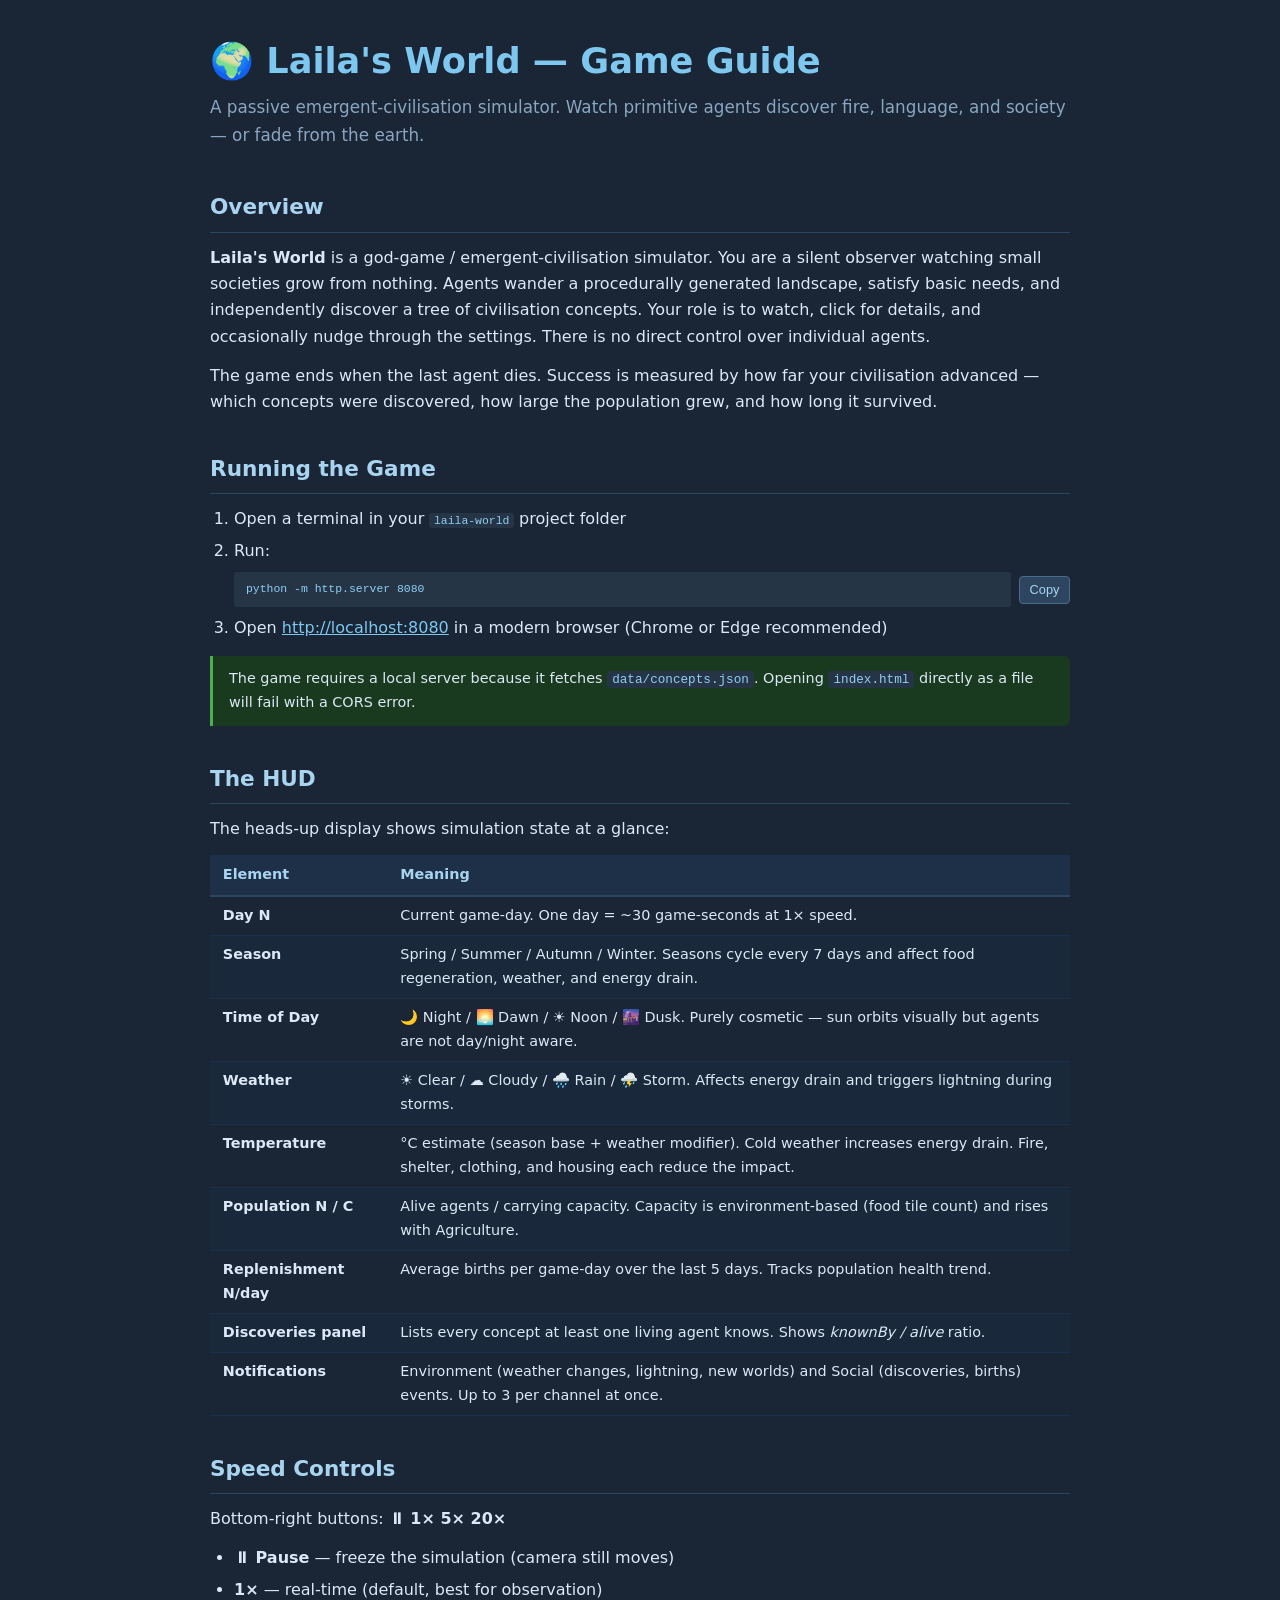
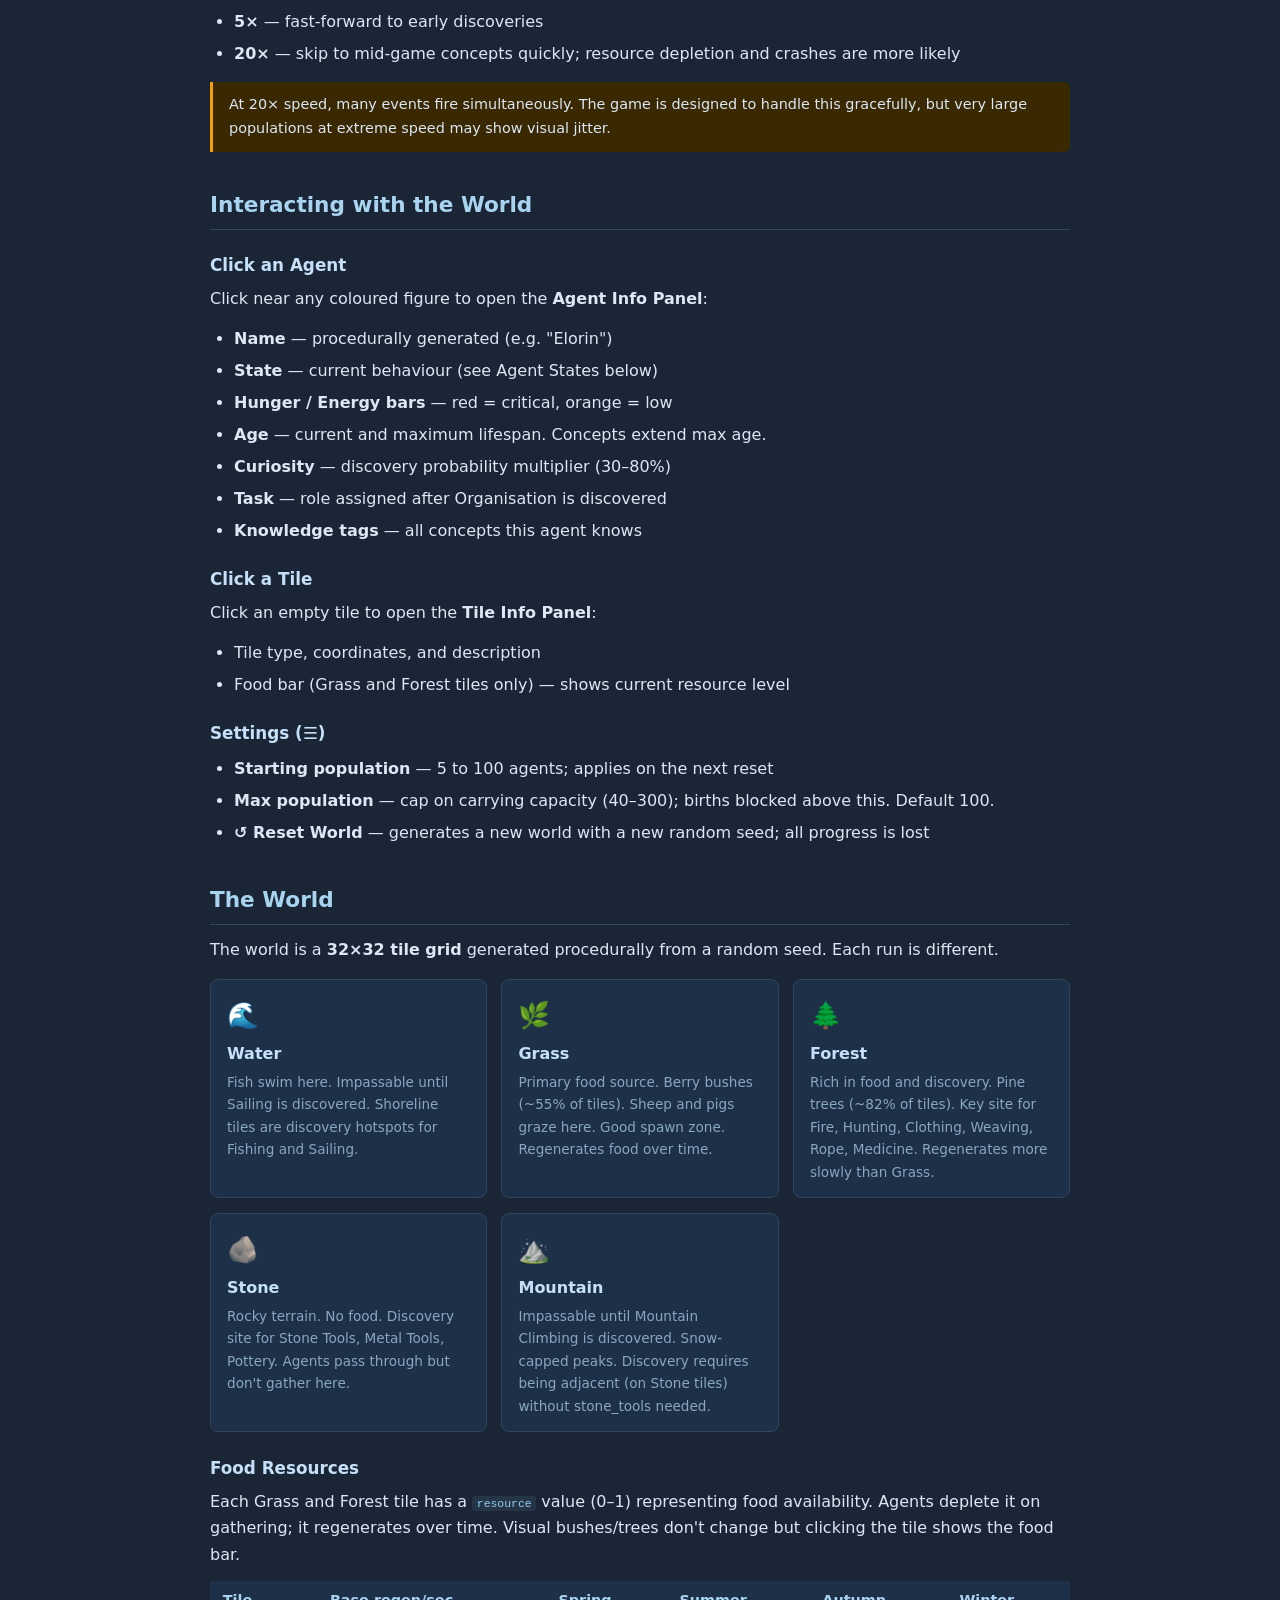
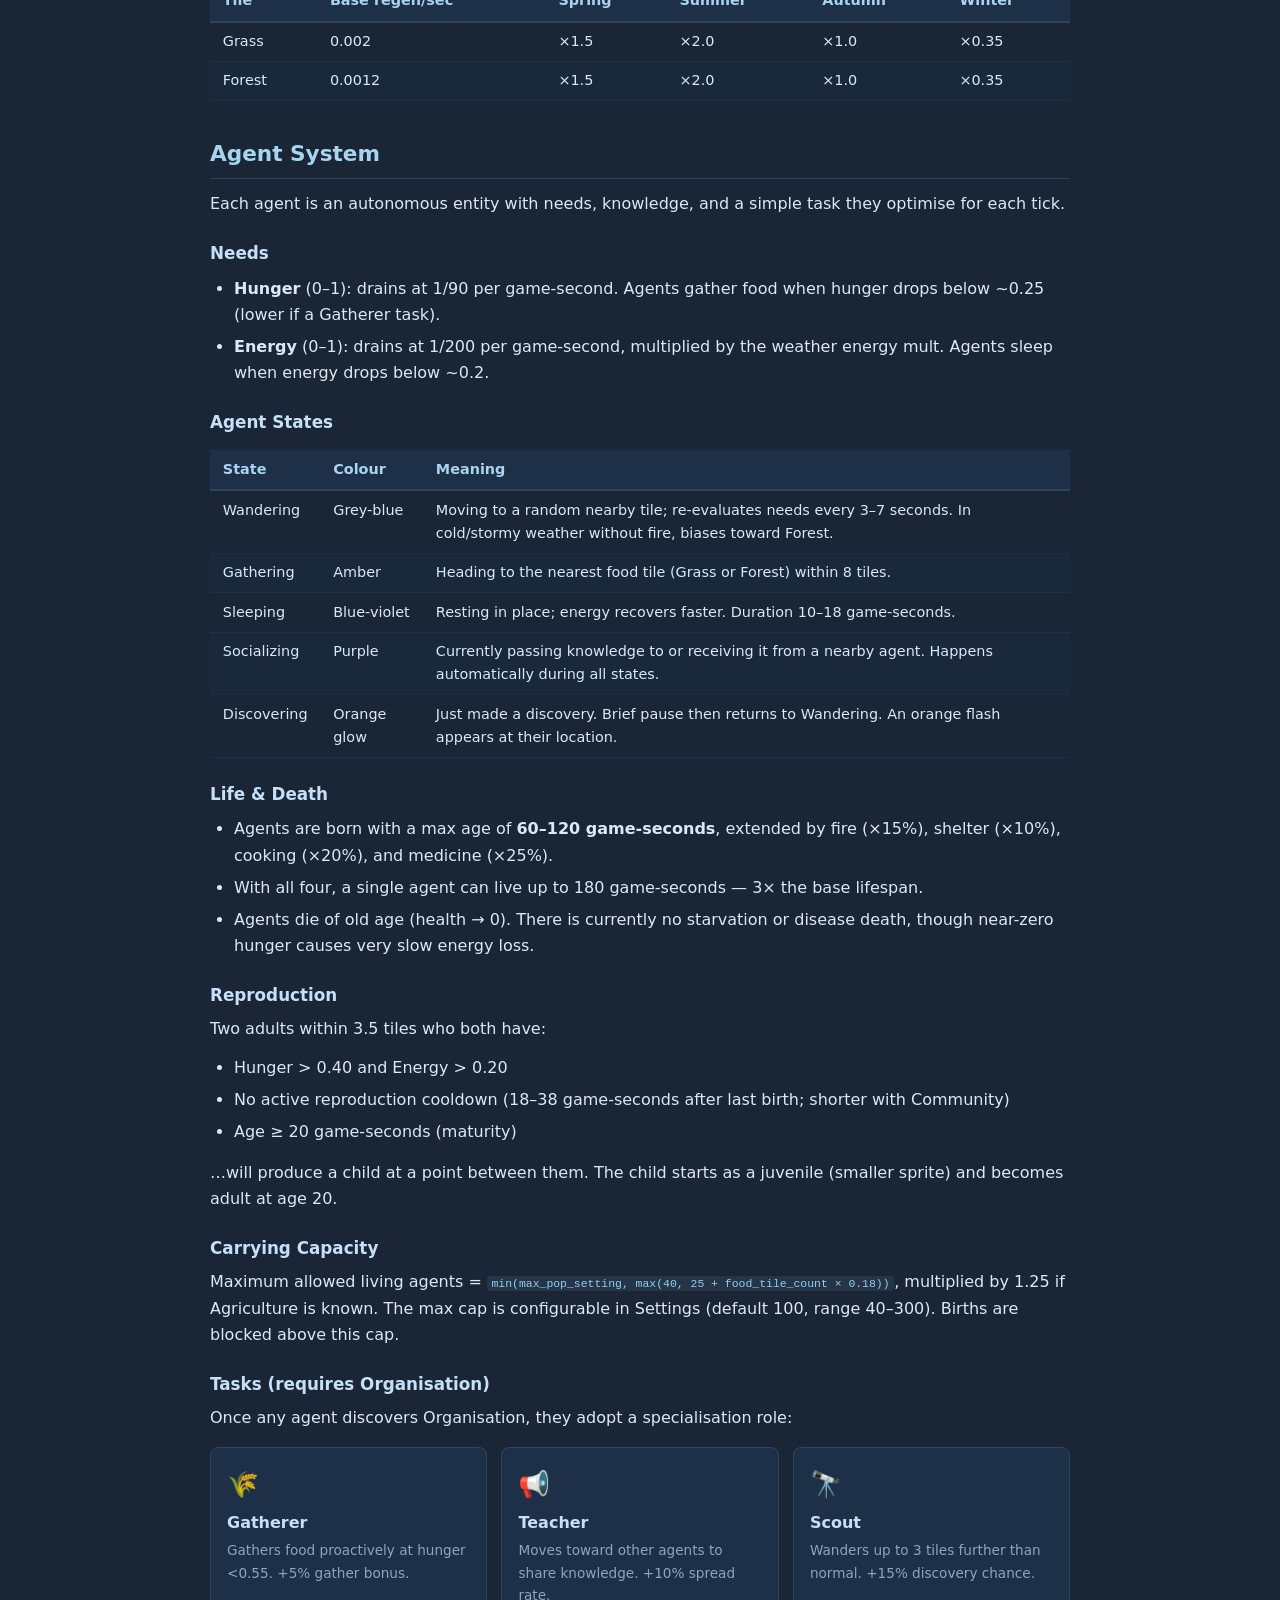
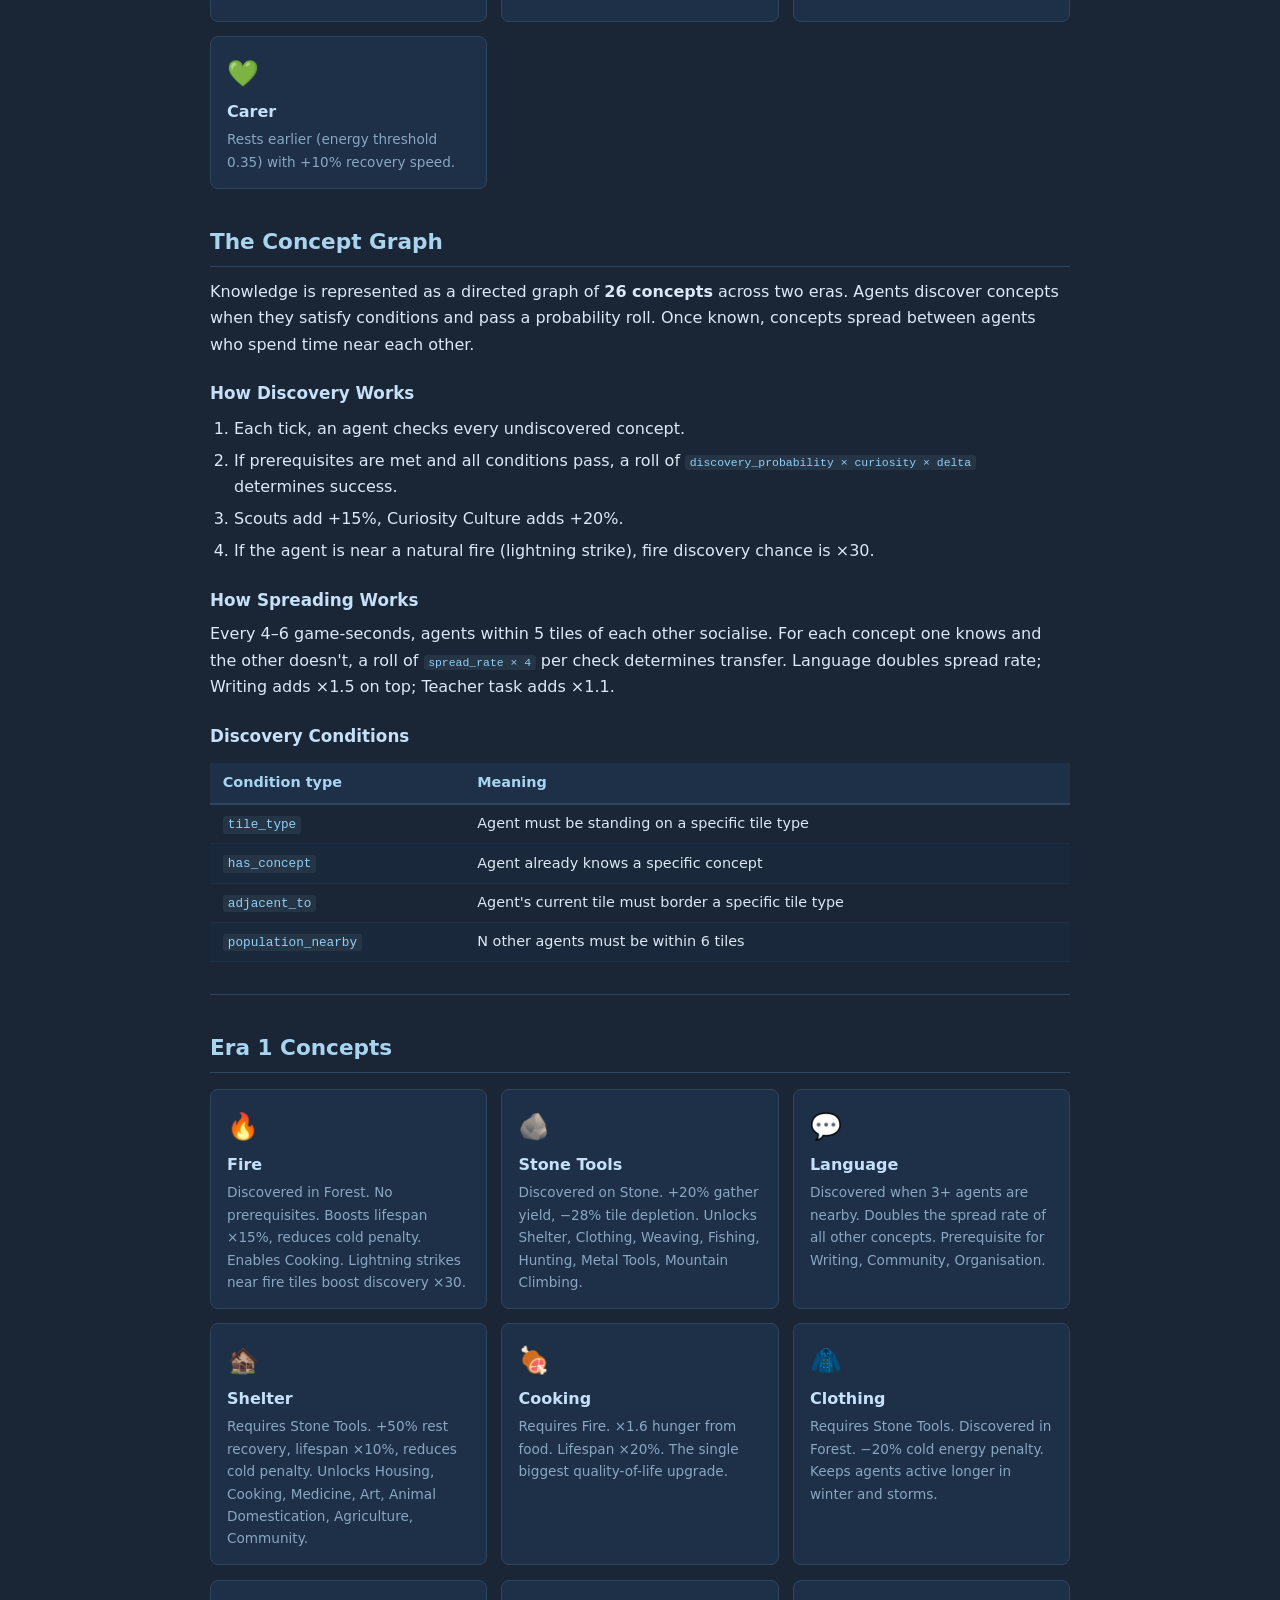
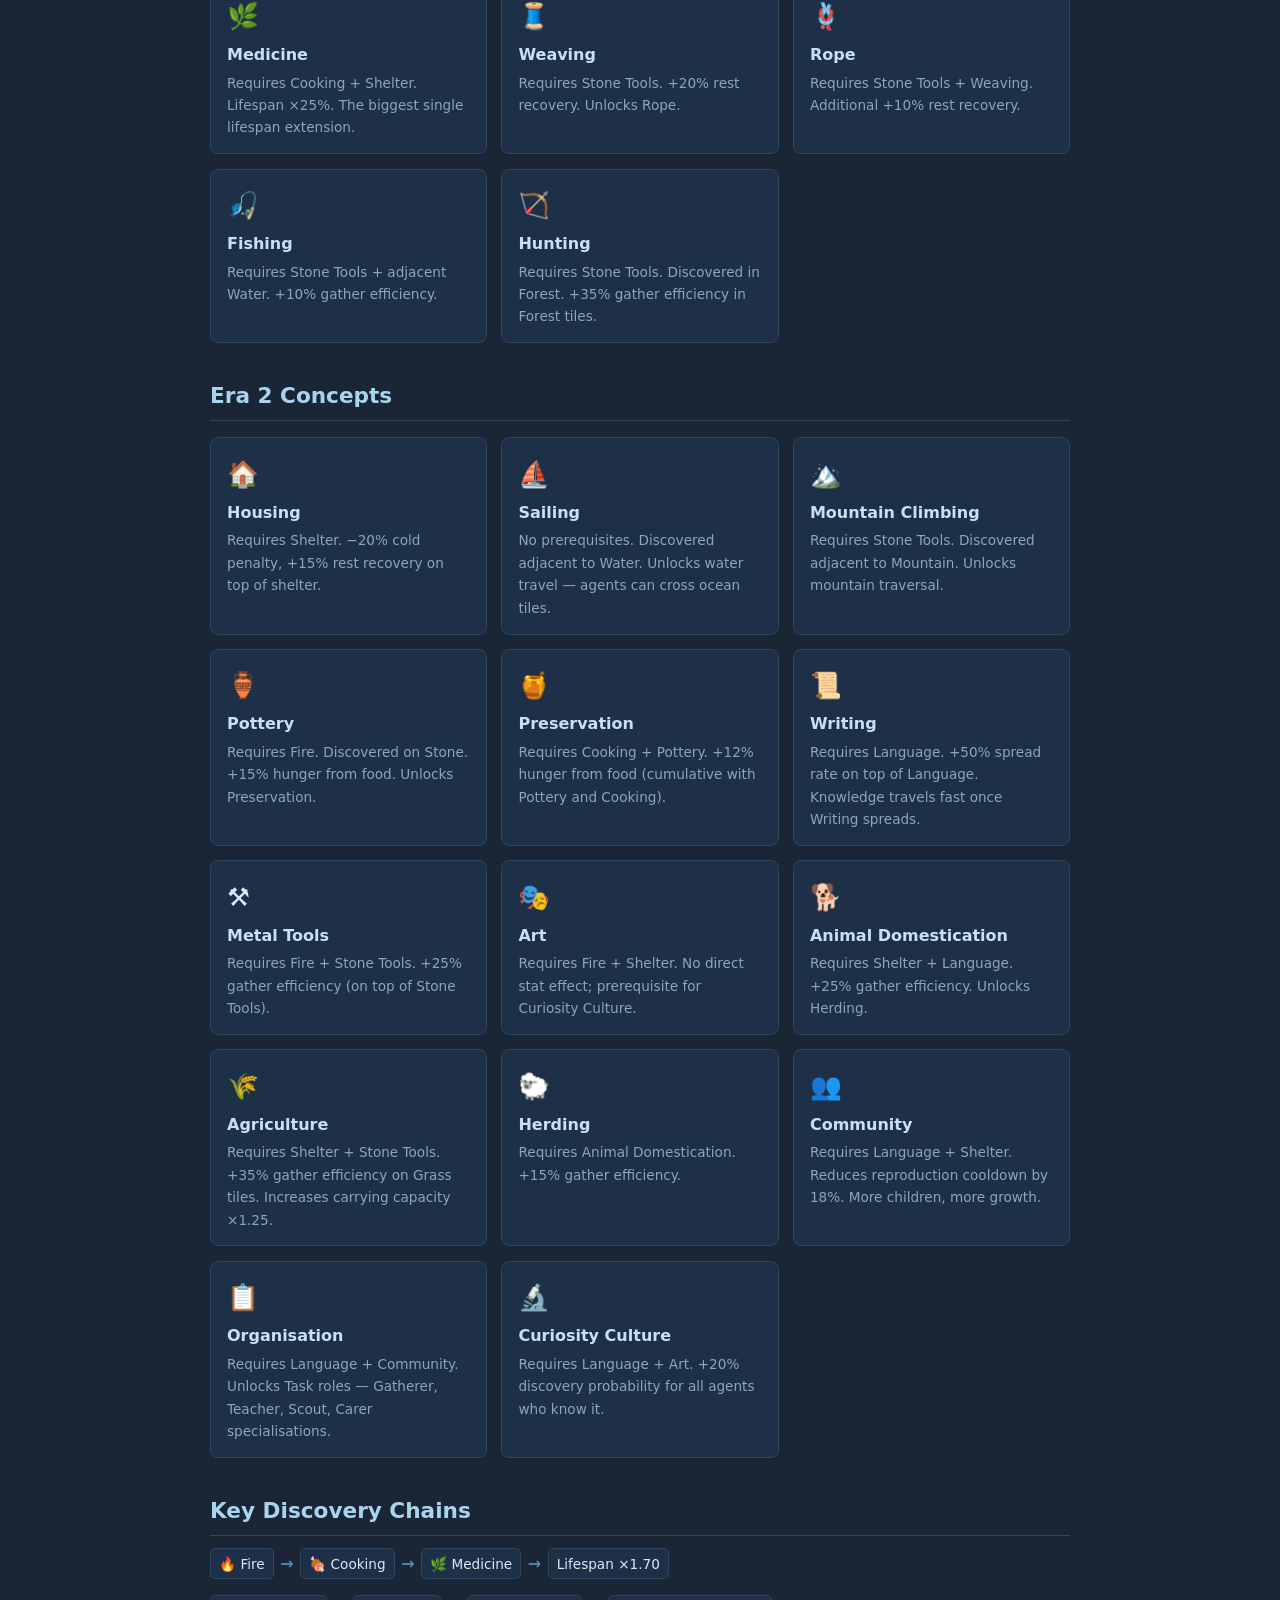
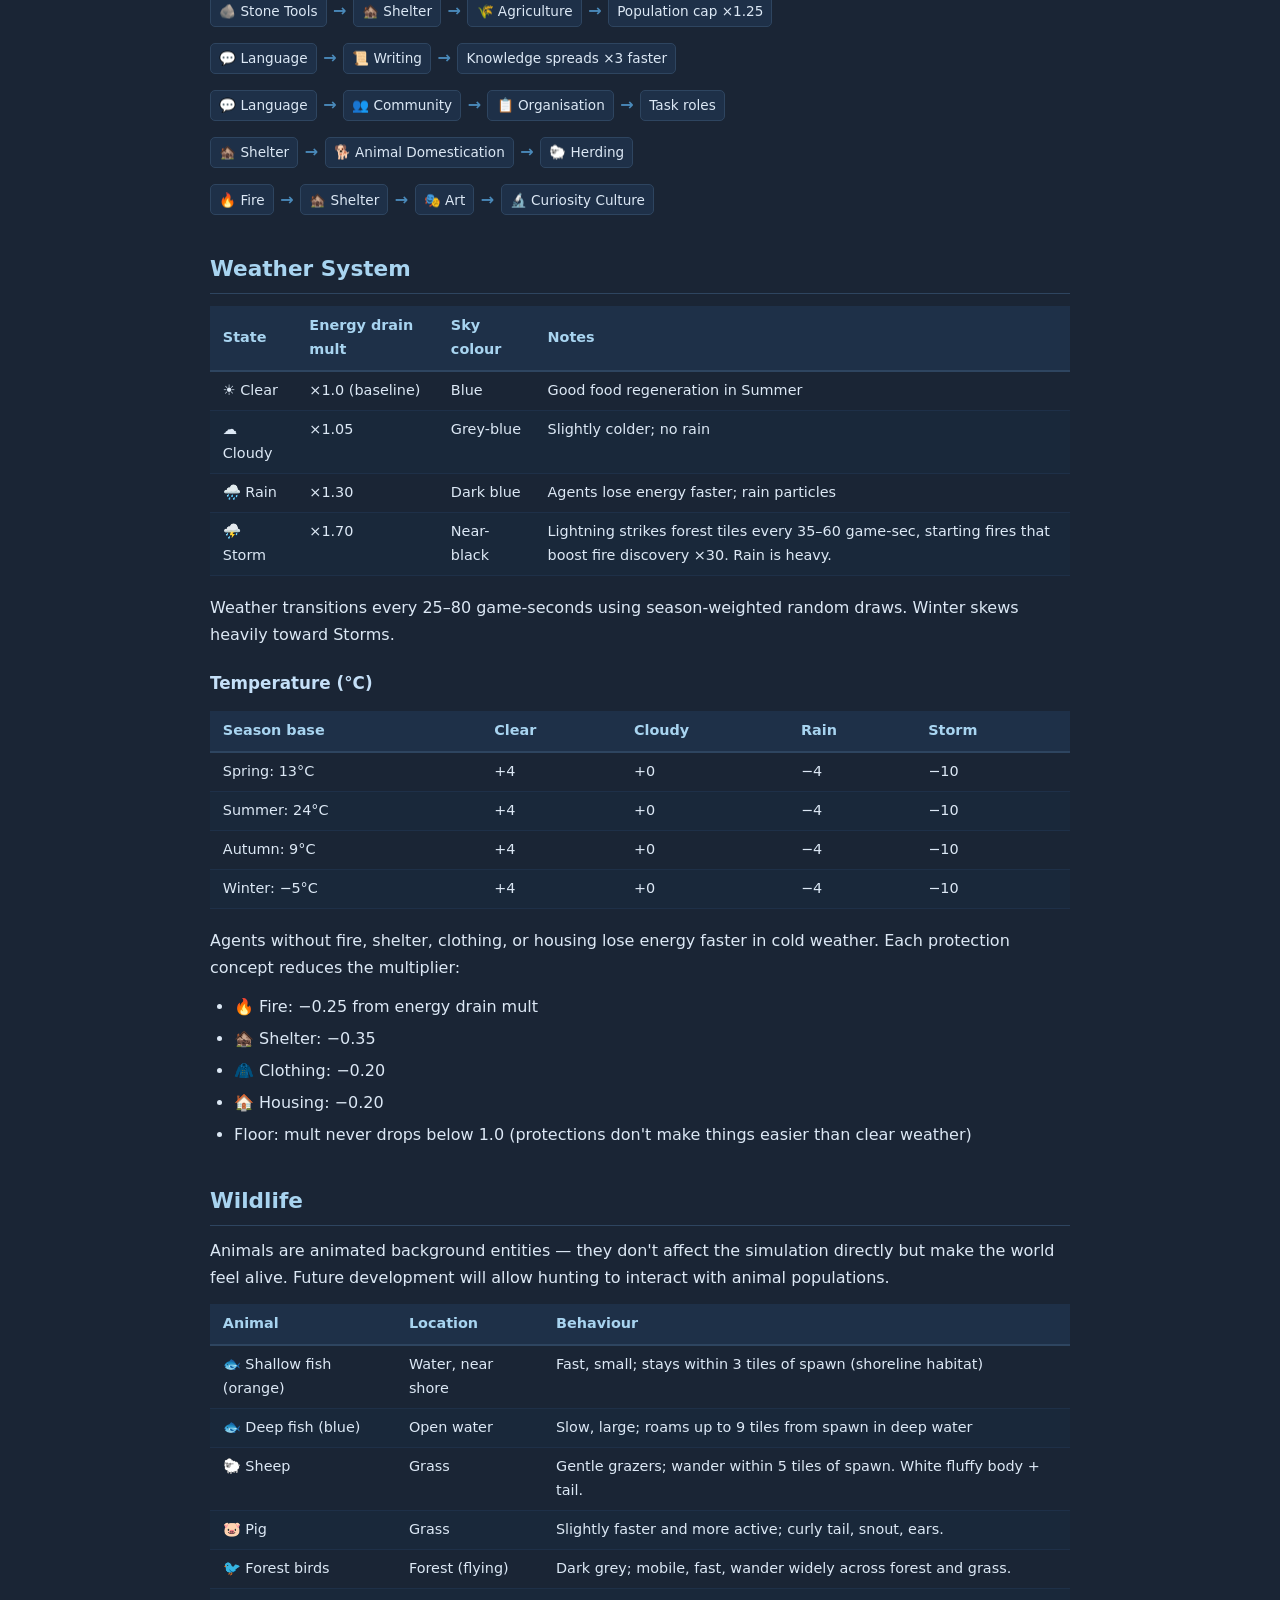
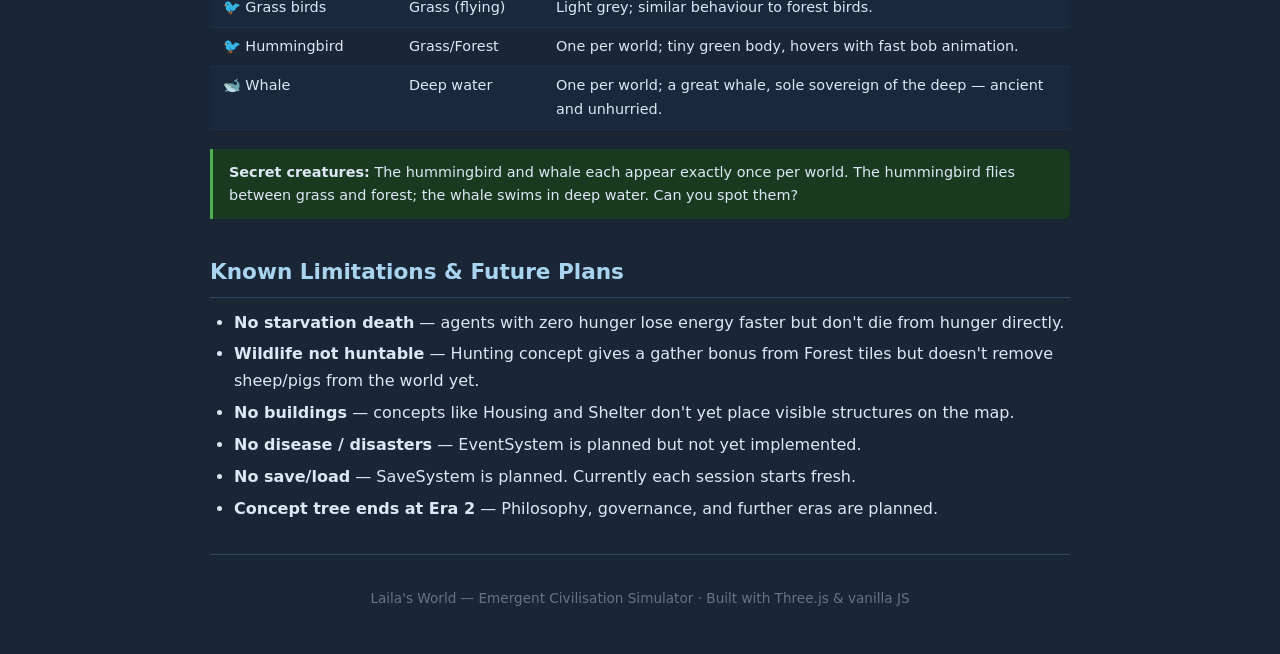
==== guide.html @ a77962b1 "Initial Laila world" ====
<!DOCTYPE html>
<html lang="en">
<head>
  <meta charset="UTF-8">
  <meta name="viewport" content="width=device-width, initial-scale=1.0">
  <title>Laila's World — Game Guide</title>
  <style>
    *, *::before, *::after { box-sizing: border-box; margin: 0; padding: 0; }
    body {
      font-family: 'Segoe UI', system-ui, sans-serif;
      background: #1a2535;
      color: #dce8f5;
      line-height: 1.65;
      padding: 2rem 1rem;
    }
    .page { max-width: 860px; margin: 0 auto; }
    h1 { font-size: 2.2rem; color: #7ec8f0; margin-bottom: 0.25rem; }
    .subtitle { color: #8aa6c0; margin-bottom: 2.5rem; font-size: 1.05rem; }
    h2 { font-size: 1.35rem; color: #a8d4f0; margin: 2.2rem 0 0.75rem; border-bottom: 1px solid #2e4560; padding-bottom: 0.4rem; }
    h3 { font-size: 1.05rem; color: #c5e0f8; margin: 1.4rem 0 0.4rem; }
    p { margin-bottom: 0.8rem; }
    ul, ol { margin: 0.5rem 0 0.9rem 1.5rem; }
    li { margin-bottom: 0.35rem; }
    code { background: #253545; border-radius: 3px; padding: 0.1em 0.4em; font-size: 0.88em; color: #90cef5; }
    .card-grid { display: grid; grid-template-columns: repeat(auto-fill, minmax(220px, 1fr)); gap: 0.9rem; margin: 1rem 0 1.4rem; }
    .card {
      background: #1e3048;
      border: 1px solid #2e4560;
      border-radius: 8px;
      padding: 0.9rem 1rem;
    }
    .card-icon { font-size: 1.6rem; margin-bottom: 0.3rem; }
    .card-name { font-weight: 600; color: #c5e0f8; margin-bottom: 0.2rem; }
    .card-desc { font-size: 0.85rem; color: #8aa6c0; }
    .chain { display: flex; flex-wrap: wrap; align-items: center; gap: 0.4rem; margin: 0.6rem 0 1rem; }
    .chain-item { background: #1e3048; border: 1px solid #2e4560; border-radius: 5px; padding: 0.25em 0.6em; font-size: 0.85rem; }
    .chain-arrow { color: #4a8aba; font-weight: bold; }
    .tip { background: #1a3a20; border-left: 3px solid #4caf50; padding: 0.7rem 1rem; border-radius: 0 6px 6px 0; margin: 0.8rem 0; font-size: 0.9rem; }
    .warn { background: #3a2800; border-left: 3px solid #f59e0b; padding: 0.7rem 1rem; border-radius: 0 6px 6px 0; margin: 0.8rem 0; font-size: 0.9rem; }
    table { width: 100%; border-collapse: collapse; margin: 0.8rem 0 1.2rem; font-size: 0.9rem; }
    th { background: #1e3048; padding: 0.5rem 0.8rem; text-align: left; color: #a8d4f0; border-bottom: 2px solid #2e4560; }
    td { padding: 0.45rem 0.8rem; border-bottom: 1px solid #1e3048; vertical-align: top; }
    tr:nth-child(even) td { background: #19283a; }
    .badge { display: inline-block; border-radius: 4px; padding: 0.15em 0.55em; font-size: 0.78em; font-weight: 600; }
    .era1 { background: #1a3a20; color: #6fcf7a; }
    .era2 { background: #1e3048; color: #7ec8f0; }
    hr { border: none; border-top: 1px solid #2e4560; margin: 2rem 0; }
    a { color: #7ec8f0; }
    .cmd-block { display: flex; align-items: center; gap: 0.5rem; margin: 0.5rem 0; }
    .cmd-block code { flex: 1; padding: 0.5rem 0.75rem; }
    .copy-btn {
      flex-shrink: 0; background: #2e4560; border: 1px solid #4a6a8a; color: #a8d4f0;
      padding: 0.35rem 0.6rem; border-radius: 4px; cursor: pointer; font-size: 0.8rem;
    }
    .copy-btn:hover { background: #3a5570; }
    .copy-btn.copied { background: #1a3a20; border-color: #4caf50; color: #6fcf7a; }
  </style>
</head>
<body>
<div class="page">

  <h1>🌍 Laila's World — Game Guide</h1>
  <p class="subtitle">A passive emergent-civilisation simulator. Watch primitive agents discover fire, language, and society — or fade from the earth.</p>

  <h2>Overview</h2>
  <p>
    <strong>Laila's World</strong> is a god-game / emergent-civilisation simulator. You are a silent observer
    watching small societies grow from nothing. Agents wander a procedurally generated landscape,
    satisfy basic needs, and independently discover a tree of civilisation concepts.
    Your role is to watch, click for details, and occasionally nudge through the settings.
    There is no direct control over individual agents.
  </p>
  <p>
    The game ends when the last agent dies. Success is measured by how far your civilisation advanced —
    which concepts were discovered, how large the population grew, and how long it survived.
  </p>

  <h2>Running the Game</h2>
  <ol>
    <li>Open a terminal in your <code>laila-world</code> project folder</li>
    <li>Run:
      <div class="cmd-block">
        <code id="run-cmd">python -m http.server 8080</code>
        <button class="copy-btn" onclick="var b=this; navigator.clipboard.writeText(document.getElementById('run-cmd').textContent); b.classList.add('copied'); b.textContent='Copied!'; setTimeout(function(){ b.classList.remove('copied'); b.textContent='Copy'; }, 1500);">Copy</button>
      </div>
    </li>
    <li>Open <a href="http://localhost:8080" target="_blank" rel="noopener">http://localhost:8080</a> in a modern browser (Chrome or Edge recommended)</li>
  </ol>
  <div class="tip">The game requires a local server because it fetches <code>data/concepts.json</code>.
  Opening <code>index.html</code> directly as a file will fail with a CORS error.</div>

  <h2>The HUD</h2>
  <p>The heads-up display shows simulation state at a glance:</p>

  <table>
    <thead><tr><th>Element</th><th>Meaning</th></tr></thead>
    <tbody>
      <tr><td><strong>Day N</strong></td><td>Current game-day. One day = ~30 game-seconds at 1× speed.</td></tr>
      <tr><td><strong>Season</strong></td><td>Spring / Summer / Autumn / Winter. Seasons cycle every 7 days and affect food regeneration, weather, and energy drain.</td></tr>
      <tr><td><strong>Time of Day</strong></td><td>🌙 Night / 🌅 Dawn / ☀️ Noon / 🌆 Dusk. Purely cosmetic — sun orbits visually but agents are not day/night aware.</td></tr>
      <tr><td><strong>Weather</strong></td><td>☀️ Clear / ☁️ Cloudy / 🌧️ Rain / ⛈️ Storm. Affects energy drain and triggers lightning during storms.</td></tr>
      <tr><td><strong>Temperature</strong></td><td>°C estimate (season base + weather modifier). Cold weather increases energy drain. Fire, shelter, clothing, and housing each reduce the impact.</td></tr>
      <tr><td><strong>Population N / C</strong></td><td>Alive agents / carrying capacity. Capacity is environment-based (food tile count) and rises with Agriculture.</td></tr>
      <tr><td><strong>Replenishment N/day</strong></td><td>Average births per game-day over the last 5 days. Tracks population health trend.</td></tr>
      <tr><td><strong>Discoveries panel</strong></td><td>Lists every concept at least one living agent knows. Shows <em>knownBy / alive</em> ratio.</td></tr>
      <tr><td><strong>Notifications</strong></td><td>Environment (weather changes, lightning, new worlds) and Social (discoveries, births) events. Up to 3 per channel at once.</td></tr>
    </tbody>
  </table>

  <h2>Speed Controls</h2>
  <p>Bottom-right buttons: <strong>⏸ 1× 5× 20×</strong></p>
  <ul>
    <li><strong>⏸ Pause</strong> — freeze the simulation (camera still moves)</li>
    <li><strong>1×</strong> — real-time (default, best for observation)</li>
    <li><strong>5×</strong> — fast-forward to early discoveries</li>
    <li><strong>20×</strong> — skip to mid-game concepts quickly; resource depletion and crashes are more likely</li>
  </ul>
  <div class="warn">At 20× speed, many events fire simultaneously. The game is designed to handle this gracefully, but very large populations at extreme speed may show visual jitter.</div>

  <h2>Interacting with the World</h2>
  <h3>Click an Agent</h3>
  <p>Click near any coloured figure to open the <strong>Agent Info Panel</strong>:</p>
  <ul>
    <li><strong>Name</strong> — procedurally generated (e.g. "Elorin")</li>
    <li><strong>State</strong> — current behaviour (see Agent States below)</li>
    <li><strong>Hunger / Energy bars</strong> — red = critical, orange = low</li>
    <li><strong>Age</strong> — current and maximum lifespan. Concepts extend max age.</li>
    <li><strong>Curiosity</strong> — discovery probability multiplier (30–80%)</li>
    <li><strong>Task</strong> — role assigned after Organisation is discovered</li>
    <li><strong>Knowledge tags</strong> — all concepts this agent knows</li>
  </ul>

  <h3>Click a Tile</h3>
  <p>Click an empty tile to open the <strong>Tile Info Panel</strong>:</p>
  <ul>
    <li>Tile type, coordinates, and description</li>
    <li>Food bar (Grass and Forest tiles only) — shows current resource level</li>
  </ul>

  <h3>Settings (☰)</h3>
  <ul>
    <li><strong>Starting population</strong> — 5 to 100 agents; applies on the next reset</li>
    <li><strong>Max population</strong> — cap on carrying capacity (40–300); births blocked above this. Default 100.</li>
    <li><strong>↺ Reset World</strong> — generates a new world with a new random seed; all progress is lost</li>
  </ul>

  <h2>The World</h2>
  <p>The world is a <strong>32×32 tile grid</strong> generated procedurally from a random seed. Each run is different.</p>

  <div class="card-grid">
    <div class="card">
      <div class="card-icon">🌊</div>
      <div class="card-name">Water</div>
      <div class="card-desc">Fish swim here. Impassable until Sailing is discovered. Shoreline tiles are discovery hotspots for Fishing and Sailing.</div>
    </div>
    <div class="card">
      <div class="card-icon">🌿</div>
      <div class="card-name">Grass</div>
      <div class="card-desc">Primary food source. Berry bushes (~55% of tiles). Sheep and pigs graze here. Good spawn zone. Regenerates food over time.</div>
    </div>
    <div class="card">
      <div class="card-icon">🌲</div>
      <div class="card-name">Forest</div>
      <div class="card-desc">Rich in food and discovery. Pine trees (~82% of tiles). Key site for Fire, Hunting, Clothing, Weaving, Rope, Medicine. Regenerates more slowly than Grass.</div>
    </div>
    <div class="card">
      <div class="card-icon">🪨</div>
      <div class="card-name">Stone</div>
      <div class="card-desc">Rocky terrain. No food. Discovery site for Stone Tools, Metal Tools, Pottery. Agents pass through but don't gather here.</div>
    </div>
    <div class="card">
      <div class="card-icon">⛰️</div>
      <div class="card-name">Mountain</div>
      <div class="card-desc">Impassable until Mountain Climbing is discovered. Snow-capped peaks. Discovery requires being adjacent (on Stone tiles) without stone_tools needed.</div>
    </div>
  </div>

  <h3>Food Resources</h3>
  <p>Each Grass and Forest tile has a <code>resource</code> value (0–1) representing food availability.
  Agents deplete it on gathering; it regenerates over time. Visual bushes/trees don't change but clicking the tile shows the food bar.</p>
  <table>
    <thead><tr><th>Tile</th><th>Base regen/sec</th><th>Spring</th><th>Summer</th><th>Autumn</th><th>Winter</th></tr></thead>
    <tbody>
      <tr><td>Grass</td><td>0.002</td><td>×1.5</td><td>×2.0</td><td>×1.0</td><td>×0.35</td></tr>
      <tr><td>Forest</td><td>0.0012</td><td>×1.5</td><td>×2.0</td><td>×1.0</td><td>×0.35</td></tr>
    </tbody>
  </table>

  <h2>Agent System</h2>
  <p>Each agent is an autonomous entity with needs, knowledge, and a simple task they optimise for each tick.</p>

  <h3>Needs</h3>
  <ul>
    <li><strong>Hunger</strong> (0–1): drains at 1/90 per game-second. Agents gather food when hunger drops below ~0.25 (lower if a Gatherer task).</li>
    <li><strong>Energy</strong> (0–1): drains at 1/200 per game-second, multiplied by the weather energy mult. Agents sleep when energy drops below ~0.2.</li>
  </ul>

  <h3>Agent States</h3>
  <table>
    <thead><tr><th>State</th><th>Colour</th><th>Meaning</th></tr></thead>
    <tbody>
      <tr><td>Wandering</td><td>Grey-blue</td><td>Moving to a random nearby tile; re-evaluates needs every 3–7 seconds. In cold/stormy weather without fire, biases toward Forest.</td></tr>
      <tr><td>Gathering</td><td>Amber</td><td>Heading to the nearest food tile (Grass or Forest) within 8 tiles.</td></tr>
      <tr><td>Sleeping</td><td>Blue-violet</td><td>Resting in place; energy recovers faster. Duration 10–18 game-seconds.</td></tr>
      <tr><td>Socializing</td><td>Purple</td><td>Currently passing knowledge to or receiving it from a nearby agent. Happens automatically during all states.</td></tr>
      <tr><td>Discovering</td><td>Orange glow</td><td>Just made a discovery. Brief pause then returns to Wandering. An orange flash appears at their location.</td></tr>
    </tbody>
  </table>

  <h3>Life &amp; Death</h3>
  <ul>
    <li>Agents are born with a max age of <strong>60–120 game-seconds</strong>, extended by fire (×15%), shelter (×10%), cooking (×20%), and medicine (×25%).</li>
    <li>With all four, a single agent can live up to 180 game-seconds — 3× the base lifespan.</li>
    <li>Agents die of old age (health → 0). There is currently no starvation or disease death, though near-zero hunger causes very slow energy loss.</li>
  </ul>

  <h3>Reproduction</h3>
  <p>Two adults within 3.5 tiles who both have:</p>
  <ul>
    <li>Hunger &gt; 0.40 and Energy &gt; 0.20</li>
    <li>No active reproduction cooldown (18–38 game-seconds after last birth; shorter with Community)</li>
    <li>Age ≥ 20 game-seconds (maturity)</li>
  </ul>
  <p>…will produce a child at a point between them. The child starts as a juvenile (smaller sprite) and becomes adult at age 20.</p>

  <h3>Carrying Capacity</h3>
  <p>Maximum allowed living agents = <code>min(max_pop_setting, max(40, 25 + food_tile_count × 0.18))</code>, multiplied by 1.25 if Agriculture is known. The max cap is configurable in Settings (default 100, range 40–300). Births are blocked above this cap.</p>

  <h3>Tasks (requires Organisation)</h3>
  <p>Once any agent discovers Organisation, they adopt a specialisation role:</p>
  <div class="card-grid">
    <div class="card">
      <div class="card-icon">🌾</div>
      <div class="card-name">Gatherer</div>
      <div class="card-desc">Gathers food proactively at hunger &lt;0.55. +5% gather bonus.</div>
    </div>
    <div class="card">
      <div class="card-icon">📢</div>
      <div class="card-name">Teacher</div>
      <div class="card-desc">Moves toward other agents to share knowledge. +10% spread rate.</div>
    </div>
    <div class="card">
      <div class="card-icon">🔭</div>
      <div class="card-name">Scout</div>
      <div class="card-desc">Wanders up to 3 tiles further than normal. +15% discovery chance.</div>
    </div>
    <div class="card">
      <div class="card-icon">💚</div>
      <div class="card-name">Carer</div>
      <div class="card-desc">Rests earlier (energy threshold 0.35) with +10% recovery speed.</div>
    </div>
  </div>

  <h2>The Concept Graph</h2>
  <p>Knowledge is represented as a directed graph of <strong>26 concepts</strong> across two eras.
  Agents discover concepts when they satisfy conditions and pass a probability roll.
  Once known, concepts spread between agents who spend time near each other.</p>

  <h3>How Discovery Works</h3>
  <ol>
    <li>Each tick, an agent checks every undiscovered concept.</li>
    <li>If prerequisites are met and all conditions pass, a roll of <code>discovery_probability × curiosity × delta</code> determines success.</li>
    <li>Scouts add +15%, Curiosity Culture adds +20%.</li>
    <li>If the agent is near a natural fire (lightning strike), fire discovery chance is ×30.</li>
  </ol>

  <h3>How Spreading Works</h3>
  <p>Every 4–6 game-seconds, agents within 5 tiles of each other socialise. For each concept one knows and the other doesn't, a roll of <code>spread_rate × 4</code> per check determines transfer. Language doubles spread rate; Writing adds ×1.5 on top; Teacher task adds ×1.1.</p>

  <h3>Discovery Conditions</h3>
  <table>
    <thead><tr><th>Condition type</th><th>Meaning</th></tr></thead>
    <tbody>
      <tr><td><code>tile_type</code></td><td>Agent must be standing on a specific tile type</td></tr>
      <tr><td><code>has_concept</code></td><td>Agent already knows a specific concept</td></tr>
      <tr><td><code>adjacent_to</code></td><td>Agent's current tile must border a specific tile type</td></tr>
      <tr><td><code>population_nearby</code></td><td>N other agents must be within 6 tiles</td></tr>
    </tbody>
  </table>

  <hr>

  <h2>Era 1 Concepts</h2>
  <div class="card-grid">
    <div class="card"><div class="card-icon">🔥</div><div class="card-name">Fire</div><div class="card-desc">Discovered in Forest. No prerequisites. Boosts lifespan ×15%, reduces cold penalty. Enables Cooking. Lightning strikes near fire tiles boost discovery ×30.</div></div>
    <div class="card"><div class="card-icon">🪨</div><div class="card-name">Stone Tools</div><div class="card-desc">Discovered on Stone. +20% gather yield, −28% tile depletion. Unlocks Shelter, Clothing, Weaving, Fishing, Hunting, Metal Tools, Mountain Climbing.</div></div>
    <div class="card"><div class="card-icon">💬</div><div class="card-name">Language</div><div class="card-desc">Discovered when 3+ agents are nearby. Doubles the spread rate of all other concepts. Prerequisite for Writing, Community, Organisation.</div></div>
    <div class="card"><div class="card-icon">🏚️</div><div class="card-name">Shelter</div><div class="card-desc">Requires Stone Tools. +50% rest recovery, lifespan ×10%, reduces cold penalty. Unlocks Housing, Cooking, Medicine, Art, Animal Domestication, Agriculture, Community.</div></div>
    <div class="card"><div class="card-icon">🍖</div><div class="card-name">Cooking</div><div class="card-desc">Requires Fire. ×1.6 hunger from food. Lifespan ×20%. The single biggest quality-of-life upgrade.</div></div>
    <div class="card"><div class="card-icon">🧥</div><div class="card-name">Clothing</div><div class="card-desc">Requires Stone Tools. Discovered in Forest. −20% cold energy penalty. Keeps agents active longer in winter and storms.</div></div>
    <div class="card"><div class="card-icon">🌿</div><div class="card-name">Medicine</div><div class="card-desc">Requires Cooking + Shelter. Lifespan ×25%. The biggest single lifespan extension.</div></div>
    <div class="card"><div class="card-icon">🧵</div><div class="card-name">Weaving</div><div class="card-desc">Requires Stone Tools. +20% rest recovery. Unlocks Rope.</div></div>
    <div class="card"><div class="card-icon">🪢</div><div class="card-name">Rope</div><div class="card-desc">Requires Stone Tools + Weaving. Additional +10% rest recovery.</div></div>
    <div class="card"><div class="card-icon">🎣</div><div class="card-name">Fishing</div><div class="card-desc">Requires Stone Tools + adjacent Water. +10% gather efficiency.</div></div>
    <div class="card"><div class="card-icon">🏹</div><div class="card-name">Hunting</div><div class="card-desc">Requires Stone Tools. Discovered in Forest. +35% gather efficiency in Forest tiles.</div></div>
  </div>

  <h2>Era 2 Concepts</h2>
  <div class="card-grid">
    <div class="card"><div class="card-icon">🏠</div><div class="card-name">Housing</div><div class="card-desc">Requires Shelter. −20% cold penalty, +15% rest recovery on top of shelter.</div></div>
    <div class="card"><div class="card-icon">⛵</div><div class="card-name">Sailing</div><div class="card-desc">No prerequisites. Discovered adjacent to Water. Unlocks water travel — agents can cross ocean tiles.</div></div>
    <div class="card"><div class="card-icon">🏔️</div><div class="card-name">Mountain Climbing</div><div class="card-desc">Requires Stone Tools. Discovered adjacent to Mountain. Unlocks mountain traversal.</div></div>
    <div class="card"><div class="card-icon">🏺</div><div class="card-name">Pottery</div><div class="card-desc">Requires Fire. Discovered on Stone. +15% hunger from food. Unlocks Preservation.</div></div>
    <div class="card"><div class="card-icon">🍯</div><div class="card-name">Preservation</div><div class="card-desc">Requires Cooking + Pottery. +12% hunger from food (cumulative with Pottery and Cooking).</div></div>
    <div class="card"><div class="card-icon">📜</div><div class="card-name">Writing</div><div class="card-desc">Requires Language. +50% spread rate on top of Language. Knowledge travels fast once Writing spreads.</div></div>
    <div class="card"><div class="card-icon">⚒️</div><div class="card-name">Metal Tools</div><div class="card-desc">Requires Fire + Stone Tools. +25% gather efficiency (on top of Stone Tools).</div></div>
    <div class="card"><div class="card-icon">🎭</div><div class="card-name">Art</div><div class="card-desc">Requires Fire + Shelter. No direct stat effect; prerequisite for Curiosity Culture.</div></div>
    <div class="card"><div class="card-icon">🐕</div><div class="card-name">Animal Domestication</div><div class="card-desc">Requires Shelter + Language. +25% gather efficiency. Unlocks Herding.</div></div>
    <div class="card"><div class="card-icon">🌾</div><div class="card-name">Agriculture</div><div class="card-desc">Requires Shelter + Stone Tools. +35% gather efficiency on Grass tiles. Increases carrying capacity ×1.25.</div></div>
    <div class="card"><div class="card-icon">🐑</div><div class="card-name">Herding</div><div class="card-desc">Requires Animal Domestication. +15% gather efficiency.</div></div>
    <div class="card"><div class="card-icon">👥</div><div class="card-name">Community</div><div class="card-desc">Requires Language + Shelter. Reduces reproduction cooldown by 18%. More children, more growth.</div></div>
    <div class="card"><div class="card-icon">📋</div><div class="card-name">Organisation</div><div class="card-desc">Requires Language + Community. Unlocks Task roles — Gatherer, Teacher, Scout, Carer specialisations.</div></div>
    <div class="card"><div class="card-icon">🔬</div><div class="card-name">Curiosity Culture</div><div class="card-desc">Requires Language + Art. +20% discovery probability for all agents who know it.</div></div>
  </div>

  <h2>Key Discovery Chains</h2>
  <div class="chain">
    <span class="chain-item">🔥 Fire</span><span class="chain-arrow">→</span>
    <span class="chain-item">🍖 Cooking</span><span class="chain-arrow">→</span>
    <span class="chain-item">🌿 Medicine</span><span class="chain-arrow">→</span>
    <span class="chain-item">Lifespan ×1.70</span>
  </div>
  <div class="chain">
    <span class="chain-item">🪨 Stone Tools</span><span class="chain-arrow">→</span>
    <span class="chain-item">🏚️ Shelter</span><span class="chain-arrow">→</span>
    <span class="chain-item">🌾 Agriculture</span><span class="chain-arrow">→</span>
    <span class="chain-item">Population cap ×1.25</span>
  </div>
  <div class="chain">
    <span class="chain-item">💬 Language</span><span class="chain-arrow">→</span>
    <span class="chain-item">📜 Writing</span><span class="chain-arrow">→</span>
    <span class="chain-item">Knowledge spreads ×3 faster</span>
  </div>
  <div class="chain">
    <span class="chain-item">💬 Language</span><span class="chain-arrow">→</span>
    <span class="chain-item">👥 Community</span><span class="chain-arrow">→</span>
    <span class="chain-item">📋 Organisation</span><span class="chain-arrow">→</span>
    <span class="chain-item">Task roles</span>
  </div>
  <div class="chain">
    <span class="chain-item">🏚️ Shelter</span><span class="chain-arrow">→</span>
    <span class="chain-item">🐕 Animal Domestication</span><span class="chain-arrow">→</span>
    <span class="chain-item">🐑 Herding</span>
  </div>
  <div class="chain">
    <span class="chain-item">🔥 Fire</span><span class="chain-arrow">→</span>
    <span class="chain-item">🏚️ Shelter</span><span class="chain-arrow">→</span>
    <span class="chain-item">🎭 Art</span><span class="chain-arrow">→</span>
    <span class="chain-item">🔬 Curiosity Culture</span>
  </div>

  <h2>Weather System</h2>
  <table>
    <thead><tr><th>State</th><th>Energy drain mult</th><th>Sky colour</th><th>Notes</th></tr></thead>
    <tbody>
      <tr><td>☀️ Clear</td><td>×1.0 (baseline)</td><td>Blue</td><td>Good food regeneration in Summer</td></tr>
      <tr><td>☁️ Cloudy</td><td>×1.05</td><td>Grey-blue</td><td>Slightly colder; no rain</td></tr>
      <tr><td>🌧️ Rain</td><td>×1.30</td><td>Dark blue</td><td>Agents lose energy faster; rain particles</td></tr>
      <tr><td>⛈️ Storm</td><td>×1.70</td><td>Near-black</td><td>Lightning strikes forest tiles every 35–60 game-sec, starting fires that boost fire discovery ×30. Rain is heavy.</td></tr>
    </tbody>
  </table>

  <p>Weather transitions every 25–80 game-seconds using season-weighted random draws. Winter skews heavily toward Storms.</p>

  <h3>Temperature (°C)</h3>
  <table>
    <thead><tr><th>Season base</th><th>Clear</th><th>Cloudy</th><th>Rain</th><th>Storm</th></tr></thead>
    <tbody>
      <tr><td>Spring: 13°C</td><td>+4</td><td>+0</td><td>−4</td><td>−10</td></tr>
      <tr><td>Summer: 24°C</td><td>+4</td><td>+0</td><td>−4</td><td>−10</td></tr>
      <tr><td>Autumn: 9°C</td><td>+4</td><td>+0</td><td>−4</td><td>−10</td></tr>
      <tr><td>Winter: −5°C</td><td>+4</td><td>+0</td><td>−4</td><td>−10</td></tr>
    </tbody>
  </table>

  <p>Agents without fire, shelter, clothing, or housing lose energy faster in cold weather. Each protection concept reduces the multiplier:</p>
  <ul>
    <li>🔥 Fire: −0.25 from energy drain mult</li>
    <li>🏚️ Shelter: −0.35</li>
    <li>🧥 Clothing: −0.20</li>
    <li>🏠 Housing: −0.20</li>
    <li>Floor: mult never drops below 1.0 (protections don't make things easier than clear weather)</li>
  </ul>

  <h2>Wildlife</h2>
  <p>Animals are animated background entities — they don't affect the simulation directly but make the world feel alive.
  Future development will allow hunting to interact with animal populations.</p>

  <table>
    <thead><tr><th>Animal</th><th>Location</th><th>Behaviour</th></tr></thead>
    <tbody>
      <tr><td>🐟 Shallow fish (orange)</td><td>Water, near shore</td><td>Fast, small; stays within 3 tiles of spawn (shoreline habitat)</td></tr>
      <tr><td>🐟 Deep fish (blue)</td><td>Open water</td><td>Slow, large; roams up to 9 tiles from spawn in deep water</td></tr>
      <tr><td>🐑 Sheep</td><td>Grass</td><td>Gentle grazers; wander within 5 tiles of spawn. White fluffy body + tail.</td></tr>
      <tr><td>🐷 Pig</td><td>Grass</td><td>Slightly faster and more active; curly tail, snout, ears.</td></tr>
      <tr><td>🐦 Forest birds</td><td>Forest (flying)</td><td>Dark grey; mobile, fast, wander widely across forest and grass.</td></tr>
      <tr><td>🐦 Grass birds</td><td>Grass (flying)</td><td>Light grey; similar behaviour to forest birds.</td></tr>
      <tr><td>🐦 Hummingbird</td><td>Grass/Forest</td><td>One per world; tiny green body, hovers with fast bob animation.</td></tr>
      <tr><td>🐋 Whale</td><td>Deep water</td><td>One per world; a great whale, sole sovereign of the deep — ancient and unhurried.</td></tr>
    </tbody>
  </table>

  <div class="tip"><strong>Secret creatures:</strong> The hummingbird and whale each appear exactly once per world. The hummingbird flies between grass and forest; the whale swims in deep water. Can you spot them?</div>

  <h2>Known Limitations &amp; Future Plans</h2>
  <ul>
    <li><strong>No starvation death</strong> — agents with zero hunger lose energy faster but don't die from hunger directly.</li>
    <li><strong>Wildlife not huntable</strong> — Hunting concept gives a gather bonus from Forest tiles but doesn't remove sheep/pigs from the world yet.</li>
    <li><strong>No buildings</strong> — concepts like Housing and Shelter don't yet place visible structures on the map.</li>
    <li><strong>No disease / disasters</strong> — EventSystem is planned but not yet implemented.</li>
    <li><strong>No save/load</strong> — SaveSystem is planned. Currently each session starts fresh.</li>
    <li><strong>Concept tree ends at Era 2</strong> — Philosophy, governance, and further eras are planned.</li>
  </ul>

  <hr>
  <p style="text-align:center;opacity:.4;font-size:.85rem">Laila's World — Emergent Civilisation Simulator · Built with Three.js &amp; vanilla JS</p>

</div>
</body>
</html>
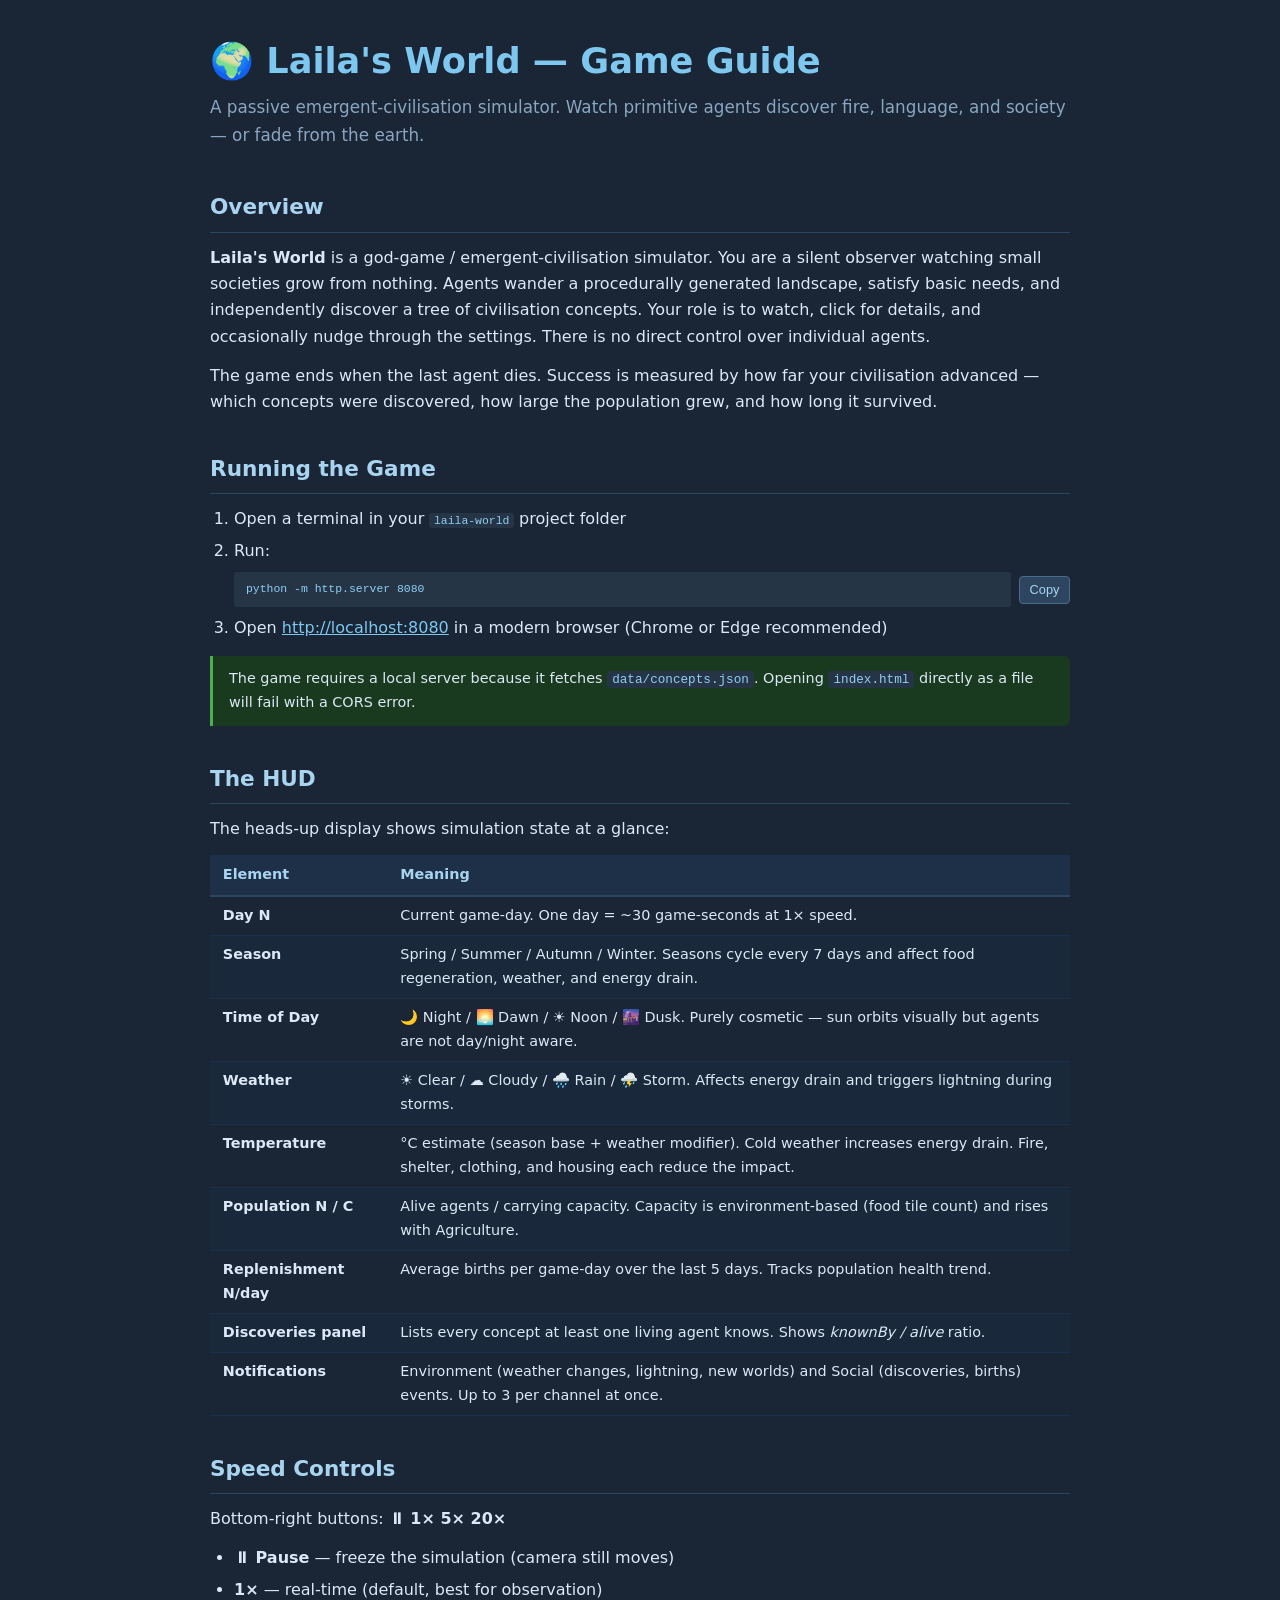
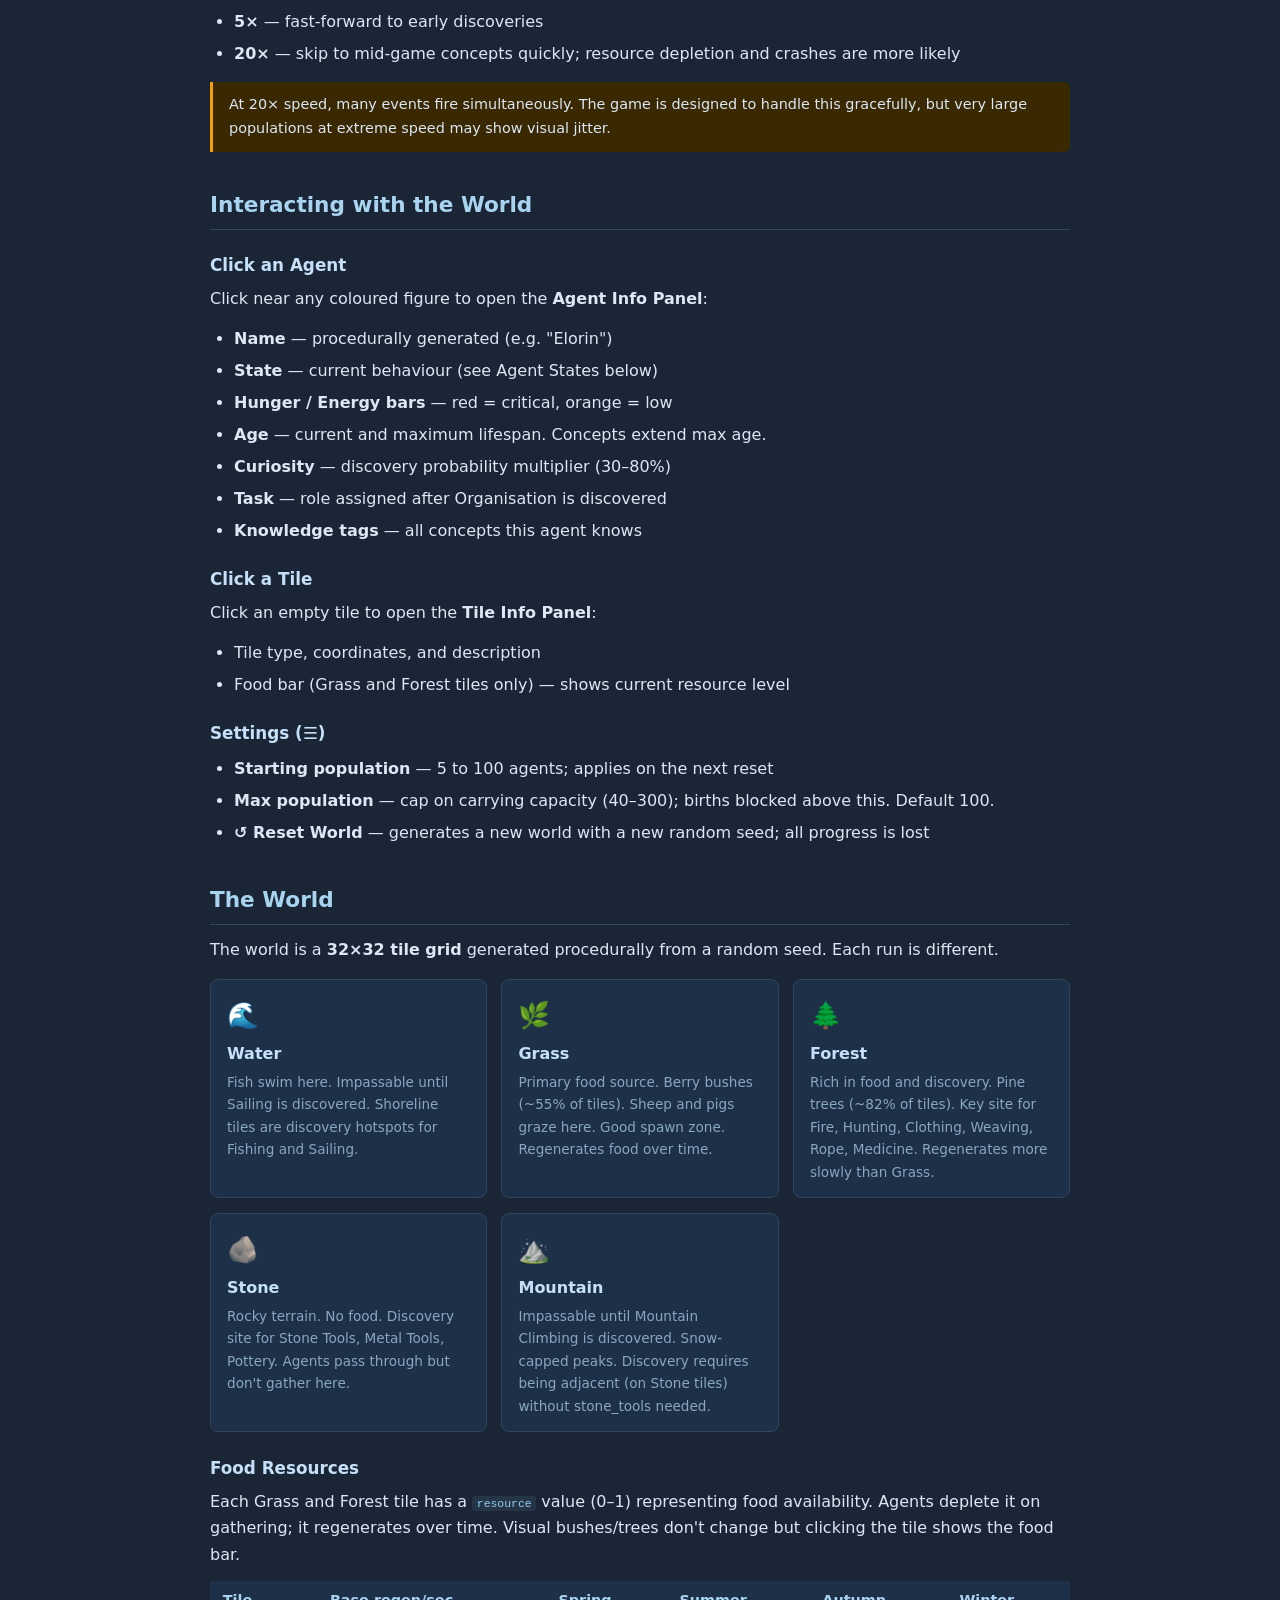
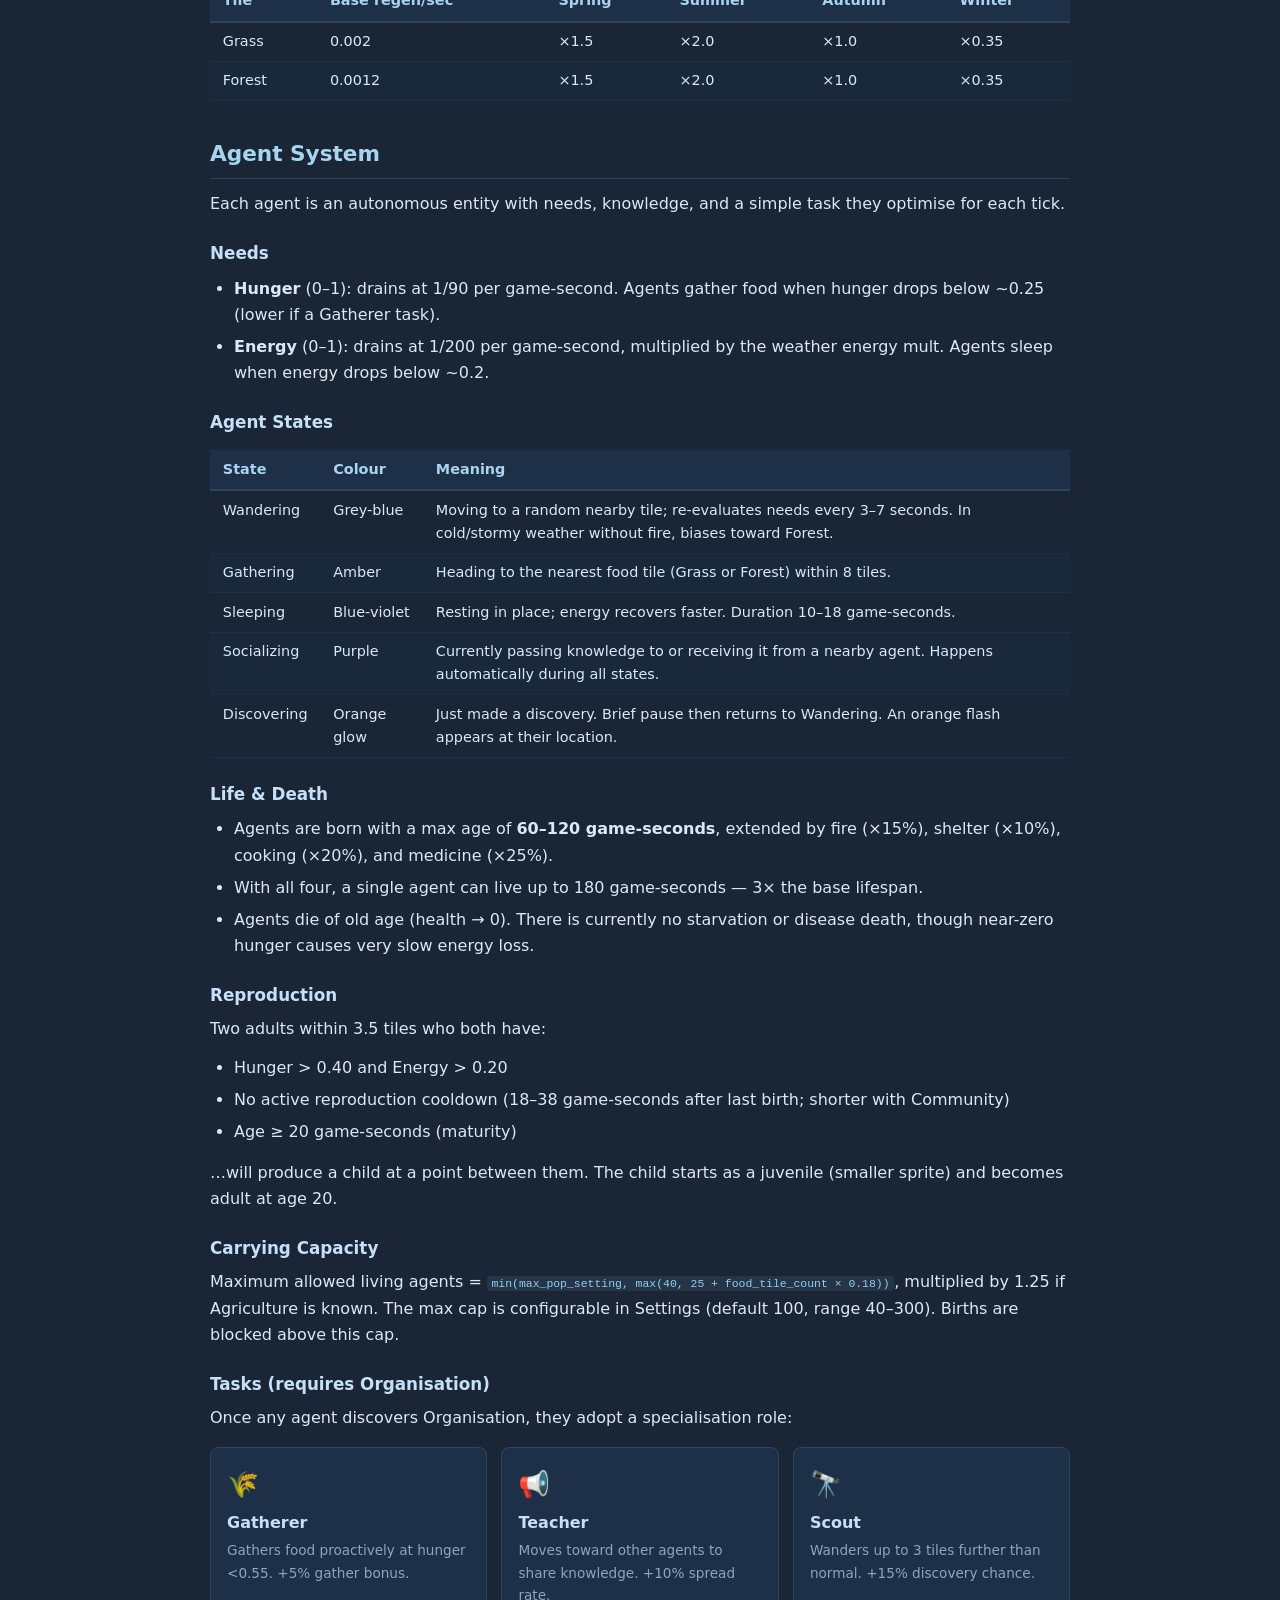
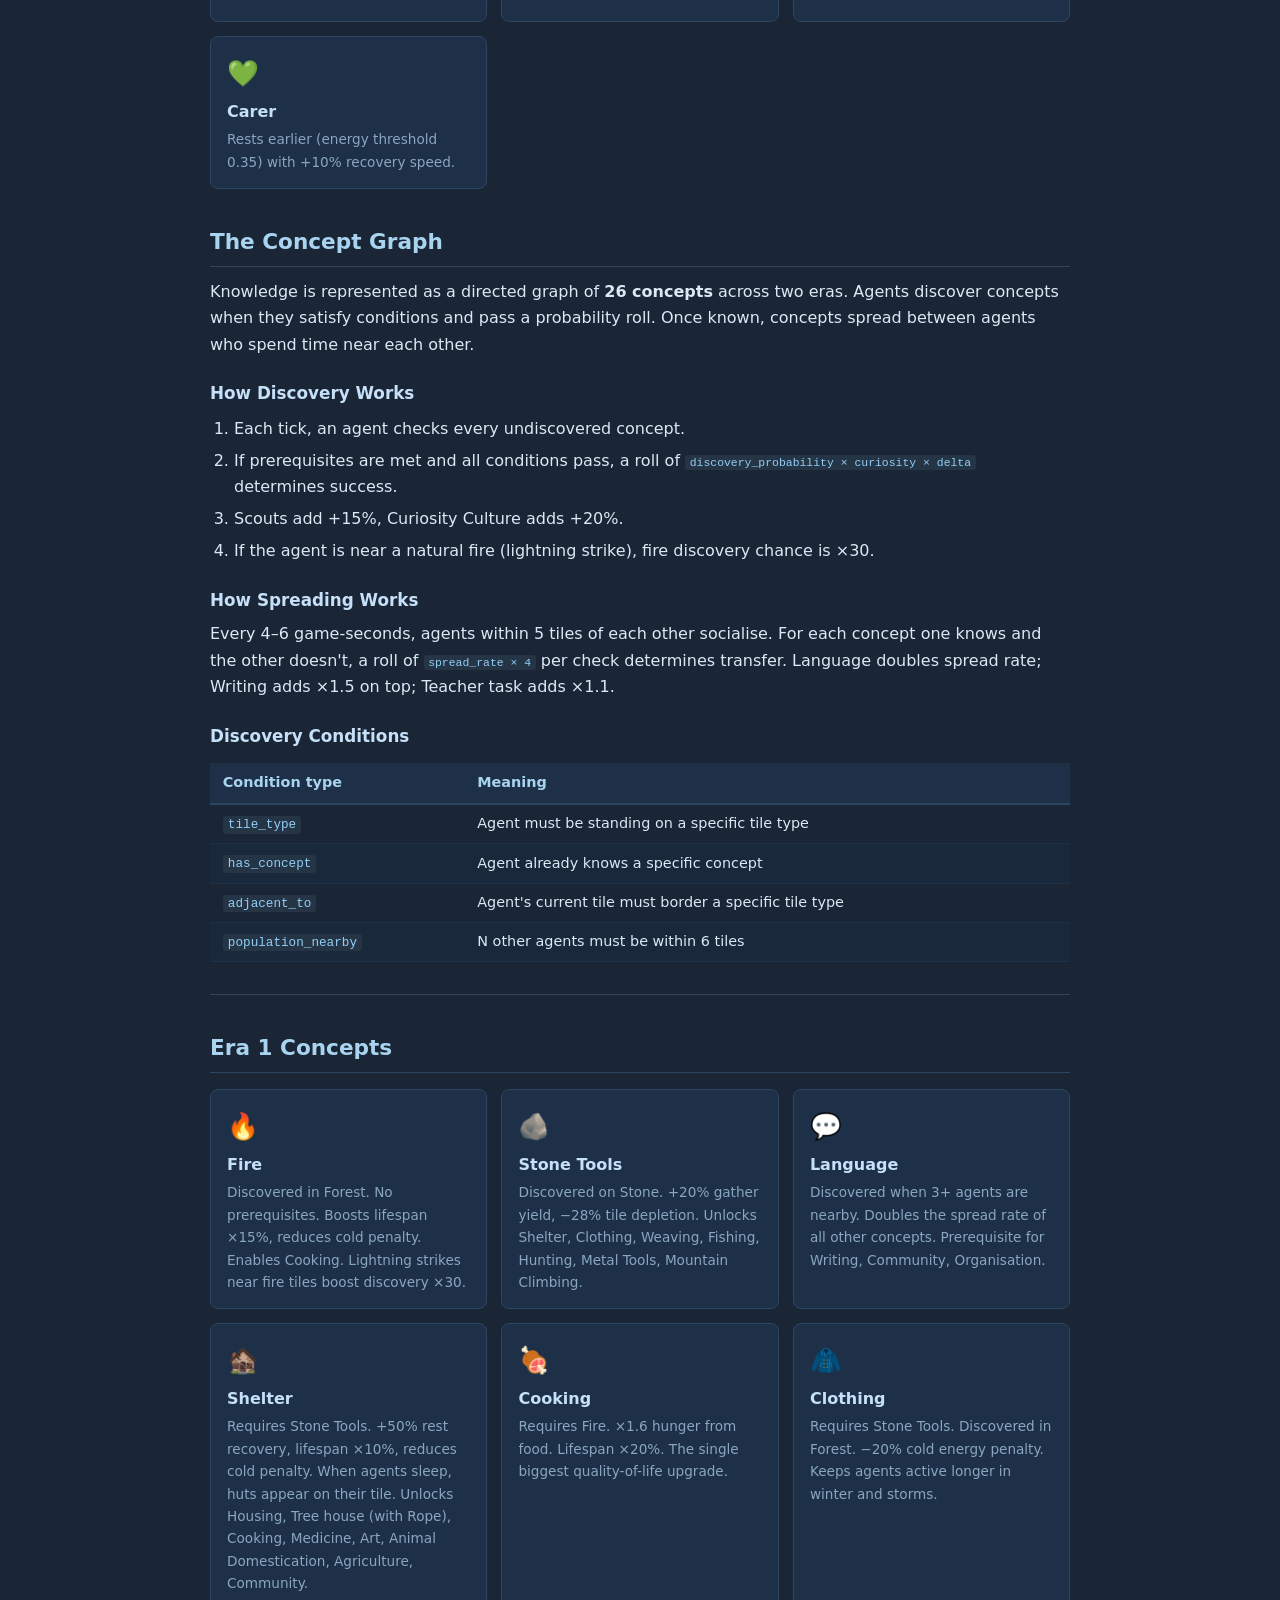
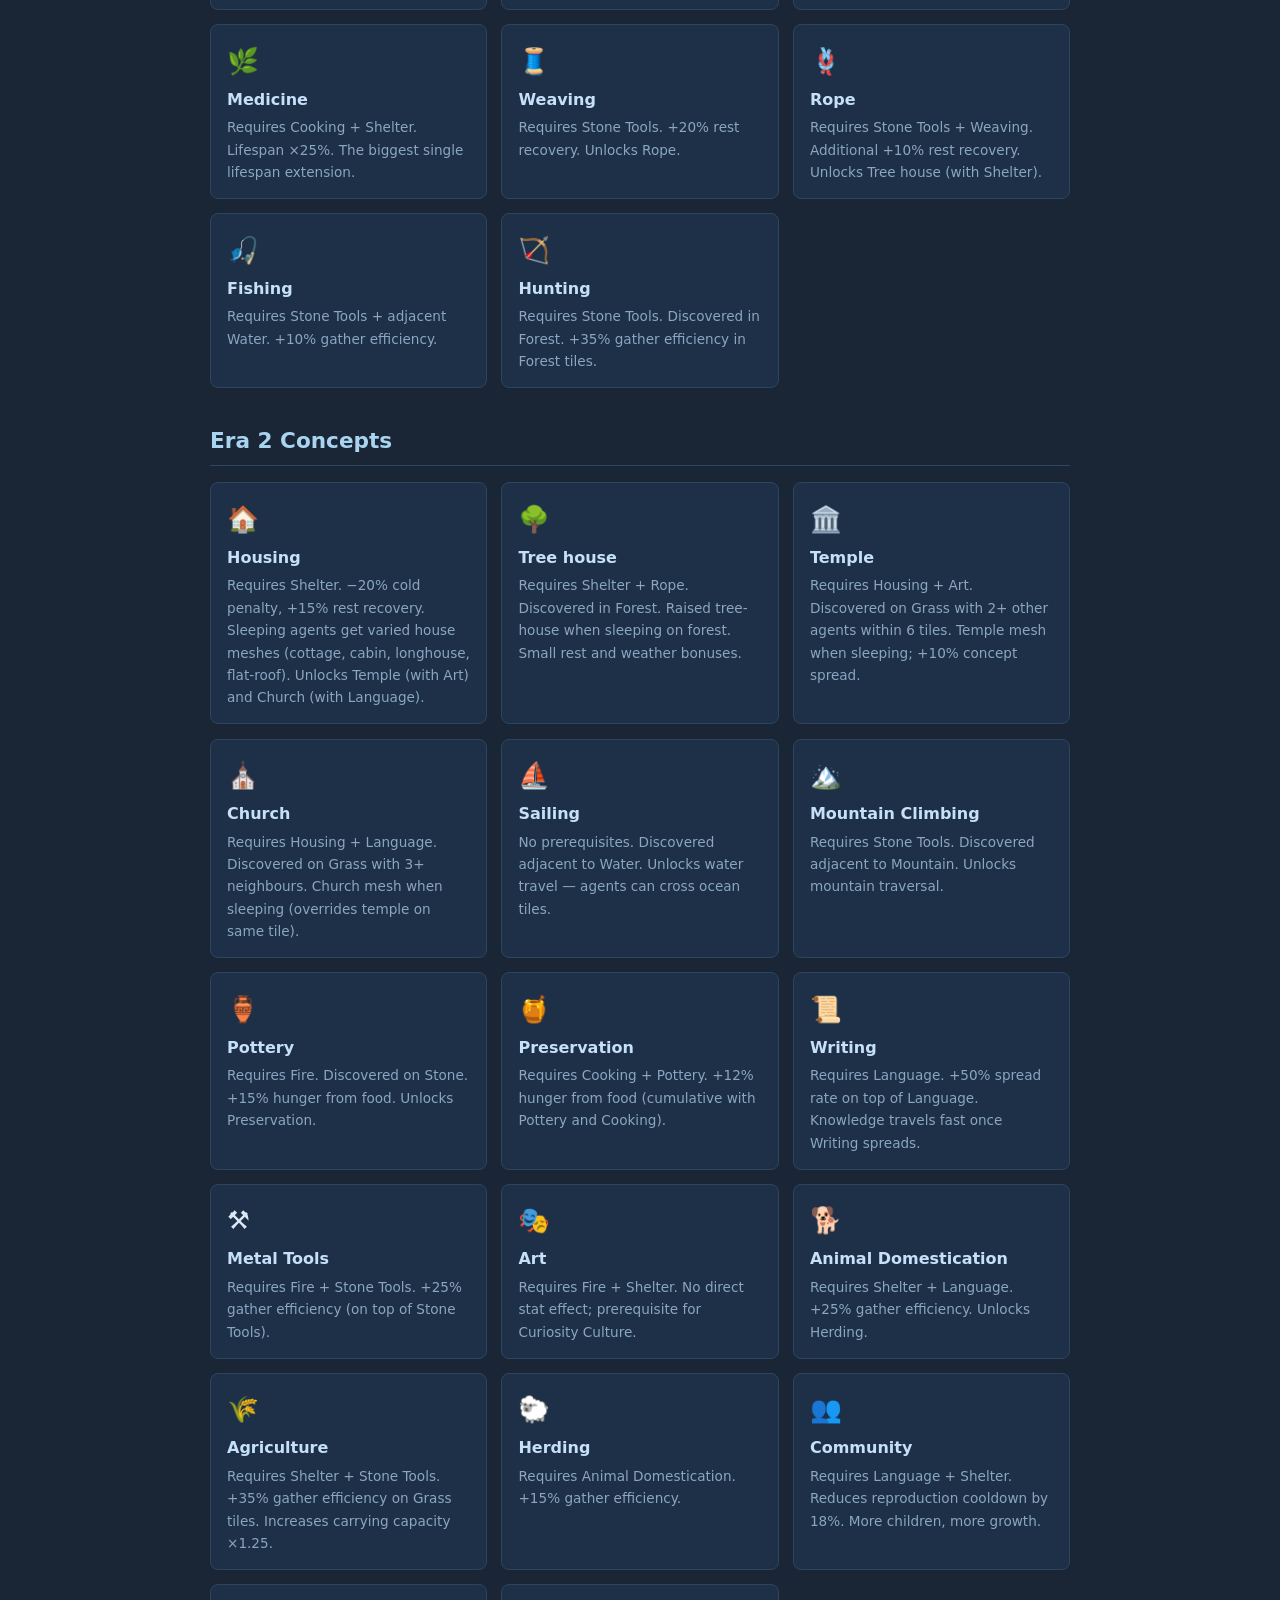
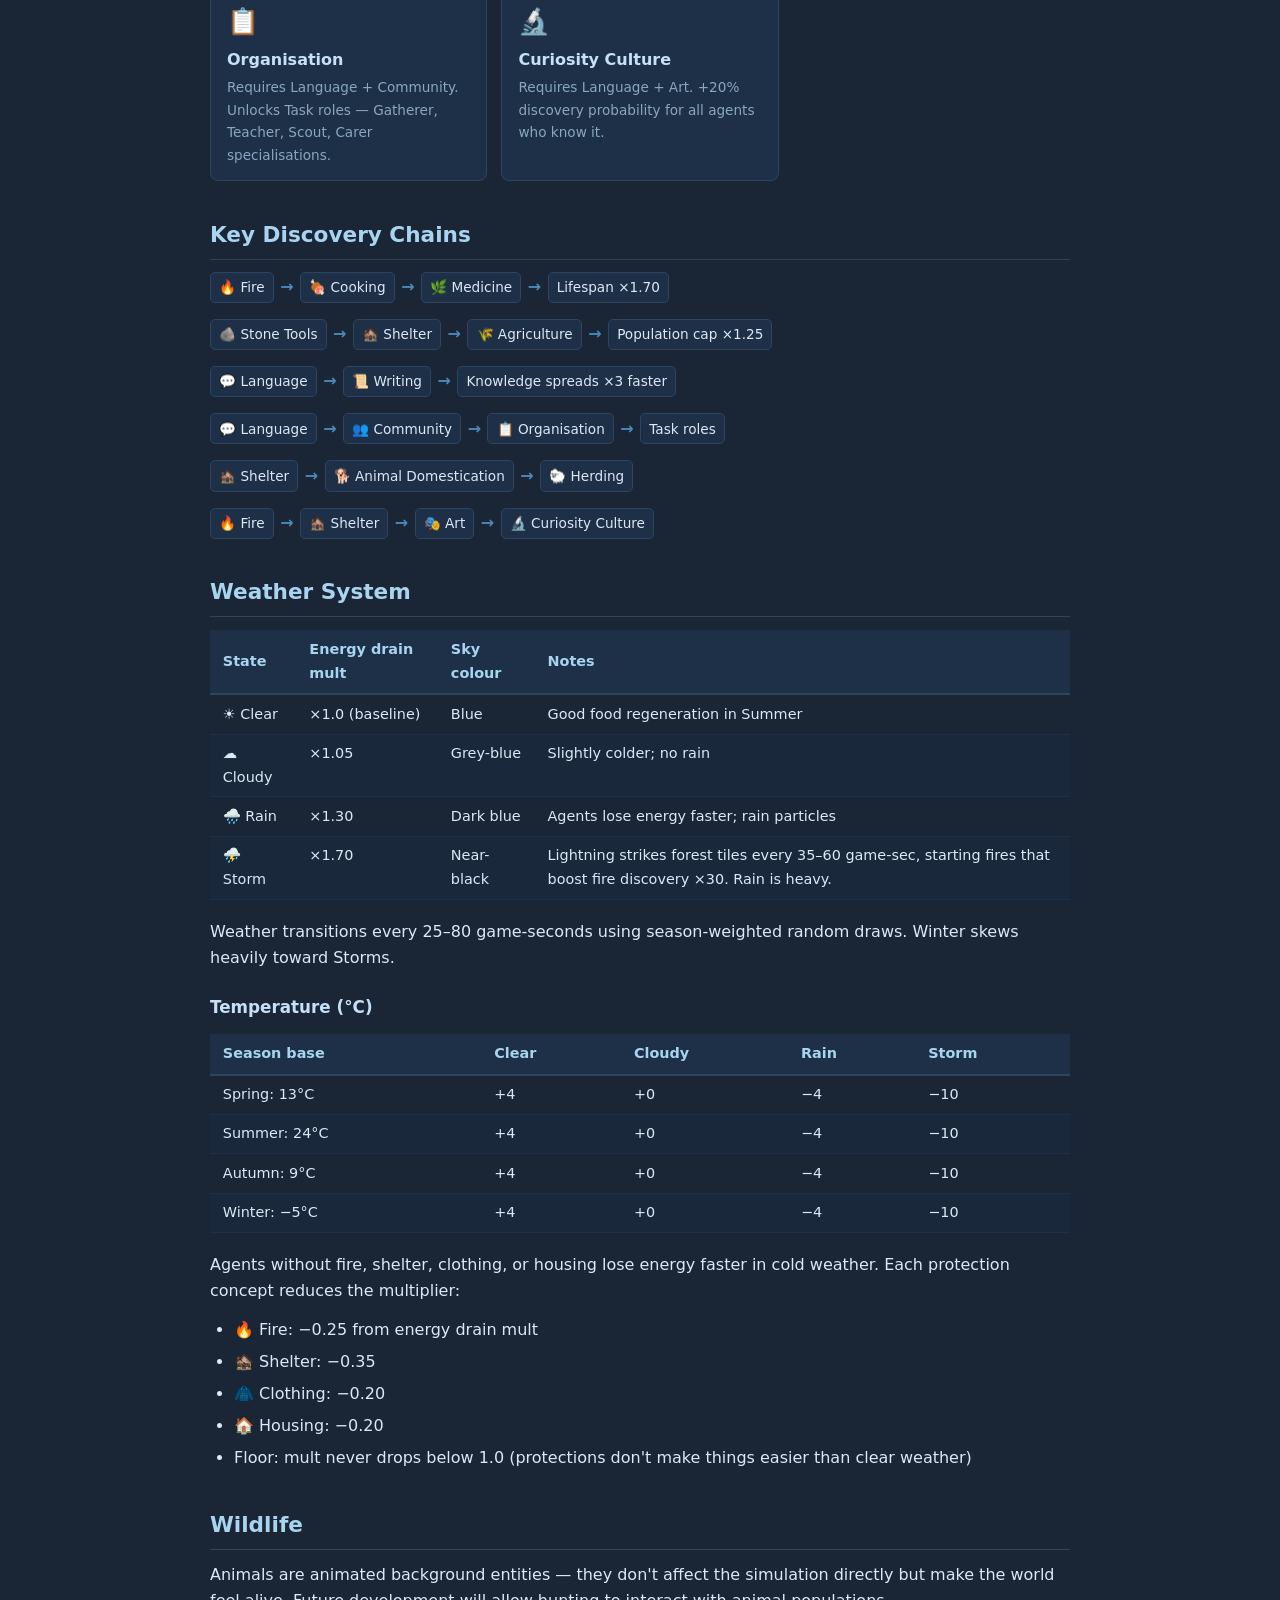
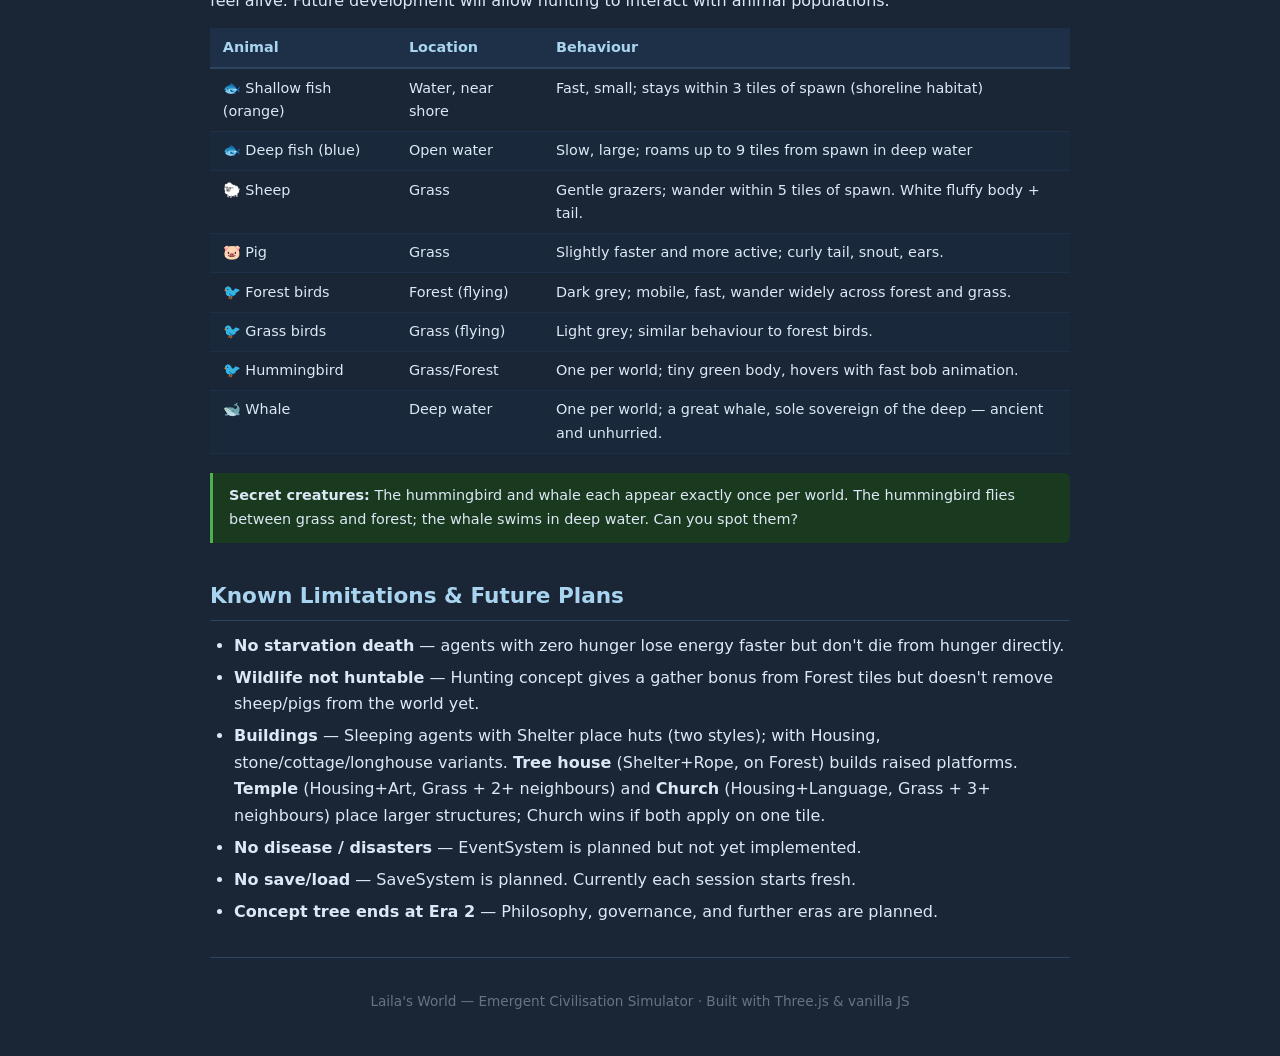
==== commit 0b1427e0: "feat: add new building concepts and enhance agent interactions - Introduced new building concepts: T" ====
--- a/guide.html
+++ b/guide.html
@@ -285,19 +285,22 @@
     <div class="card"><div class="card-icon">🔥</div><div class="card-name">Fire</div><div class="card-desc">Discovered in Forest. No prerequisites. Boosts lifespan ×15%, reduces cold penalty. Enables Cooking. Lightning strikes near fire tiles boost discovery ×30.</div></div>
     <div class="card"><div class="card-icon">🪨</div><div class="card-name">Stone Tools</div><div class="card-desc">Discovered on Stone. +20% gather yield, −28% tile depletion. Unlocks Shelter, Clothing, Weaving, Fishing, Hunting, Metal Tools, Mountain Climbing.</div></div>
     <div class="card"><div class="card-icon">💬</div><div class="card-name">Language</div><div class="card-desc">Discovered when 3+ agents are nearby. Doubles the spread rate of all other concepts. Prerequisite for Writing, Community, Organisation.</div></div>
-    <div class="card"><div class="card-icon">🏚️</div><div class="card-name">Shelter</div><div class="card-desc">Requires Stone Tools. +50% rest recovery, lifespan ×10%, reduces cold penalty. Unlocks Housing, Cooking, Medicine, Art, Animal Domestication, Agriculture, Community.</div></div>
+    <div class="card"><div class="card-icon">🏚️</div><div class="card-name">Shelter</div><div class="card-desc">Requires Stone Tools. +50% rest recovery, lifespan ×10%, reduces cold penalty. When agents sleep, huts appear on their tile. Unlocks Housing, Tree house (with Rope), Cooking, Medicine, Art, Animal Domestication, Agriculture, Community.</div></div>
     <div class="card"><div class="card-icon">🍖</div><div class="card-name">Cooking</div><div class="card-desc">Requires Fire. ×1.6 hunger from food. Lifespan ×20%. The single biggest quality-of-life upgrade.</div></div>
     <div class="card"><div class="card-icon">🧥</div><div class="card-name">Clothing</div><div class="card-desc">Requires Stone Tools. Discovered in Forest. −20% cold energy penalty. Keeps agents active longer in winter and storms.</div></div>
     <div class="card"><div class="card-icon">🌿</div><div class="card-name">Medicine</div><div class="card-desc">Requires Cooking + Shelter. Lifespan ×25%. The biggest single lifespan extension.</div></div>
     <div class="card"><div class="card-icon">🧵</div><div class="card-name">Weaving</div><div class="card-desc">Requires Stone Tools. +20% rest recovery. Unlocks Rope.</div></div>
-    <div class="card"><div class="card-icon">🪢</div><div class="card-name">Rope</div><div class="card-desc">Requires Stone Tools + Weaving. Additional +10% rest recovery.</div></div>
+    <div class="card"><div class="card-icon">🪢</div><div class="card-name">Rope</div><div class="card-desc">Requires Stone Tools + Weaving. Additional +10% rest recovery. Unlocks Tree house (with Shelter).</div></div>
     <div class="card"><div class="card-icon">🎣</div><div class="card-name">Fishing</div><div class="card-desc">Requires Stone Tools + adjacent Water. +10% gather efficiency.</div></div>
     <div class="card"><div class="card-icon">🏹</div><div class="card-name">Hunting</div><div class="card-desc">Requires Stone Tools. Discovered in Forest. +35% gather efficiency in Forest tiles.</div></div>
   </div>
 
   <h2>Era 2 Concepts</h2>
   <div class="card-grid">
-    <div class="card"><div class="card-icon">🏠</div><div class="card-name">Housing</div><div class="card-desc">Requires Shelter. −20% cold penalty, +15% rest recovery on top of shelter.</div></div>
+    <div class="card"><div class="card-icon">🏠</div><div class="card-name">Housing</div><div class="card-desc">Requires Shelter. −20% cold penalty, +15% rest recovery. Sleeping agents get varied house meshes (cottage, cabin, longhouse, flat-roof). Unlocks Temple (with Art) and Church (with Language).</div></div>
+    <div class="card"><div class="card-icon">🌳</div><div class="card-name">Tree house</div><div class="card-desc">Requires Shelter + Rope. Discovered in Forest. Raised tree-house when sleeping on forest. Small rest and weather bonuses.</div></div>
+    <div class="card"><div class="card-icon">🏛️</div><div class="card-name">Temple</div><div class="card-desc">Requires Housing + Art. Discovered on Grass with 2+ other agents within 6 tiles. Temple mesh when sleeping; +10% concept spread.</div></div>
+    <div class="card"><div class="card-icon">⛪</div><div class="card-name">Church</div><div class="card-desc">Requires Housing + Language. Discovered on Grass with 3+ neighbours. Church mesh when sleeping (overrides temple on same tile).</div></div>
     <div class="card"><div class="card-icon">⛵</div><div class="card-name">Sailing</div><div class="card-desc">No prerequisites. Discovered adjacent to Water. Unlocks water travel — agents can cross ocean tiles.</div></div>
     <div class="card"><div class="card-icon">🏔️</div><div class="card-name">Mountain Climbing</div><div class="card-desc">Requires Stone Tools. Discovered adjacent to Mountain. Unlocks mountain traversal.</div></div>
     <div class="card"><div class="card-icon">🏺</div><div class="card-name">Pottery</div><div class="card-desc">Requires Fire. Discovered on Stone. +15% hunger from food. Unlocks Preservation.</div></div>
@@ -406,7 +409,7 @@
   <ul>
     <li><strong>No starvation death</strong> — agents with zero hunger lose energy faster but don't die from hunger directly.</li>
     <li><strong>Wildlife not huntable</strong> — Hunting concept gives a gather bonus from Forest tiles but doesn't remove sheep/pigs from the world yet.</li>
-    <li><strong>No buildings</strong> — concepts like Housing and Shelter don't yet place visible structures on the map.</li>
+    <li><strong>Buildings</strong> — Sleeping agents with Shelter place huts (two styles); with Housing, stone/cottage/longhouse variants. <strong>Tree house</strong> (Shelter+Rope, on Forest) builds raised platforms. <strong>Temple</strong> (Housing+Art, Grass + 2+ neighbours) and <strong>Church</strong> (Housing+Language, Grass + 3+ neighbours) place larger structures; Church wins if both apply on one tile.</li>
     <li><strong>No disease / disasters</strong> — EventSystem is planned but not yet implemented.</li>
     <li><strong>No save/load</strong> — SaveSystem is planned. Currently each session starts fresh.</li>
     <li><strong>Concept tree ends at Era 2</strong> — Philosophy, governance, and further eras are planned.</li>
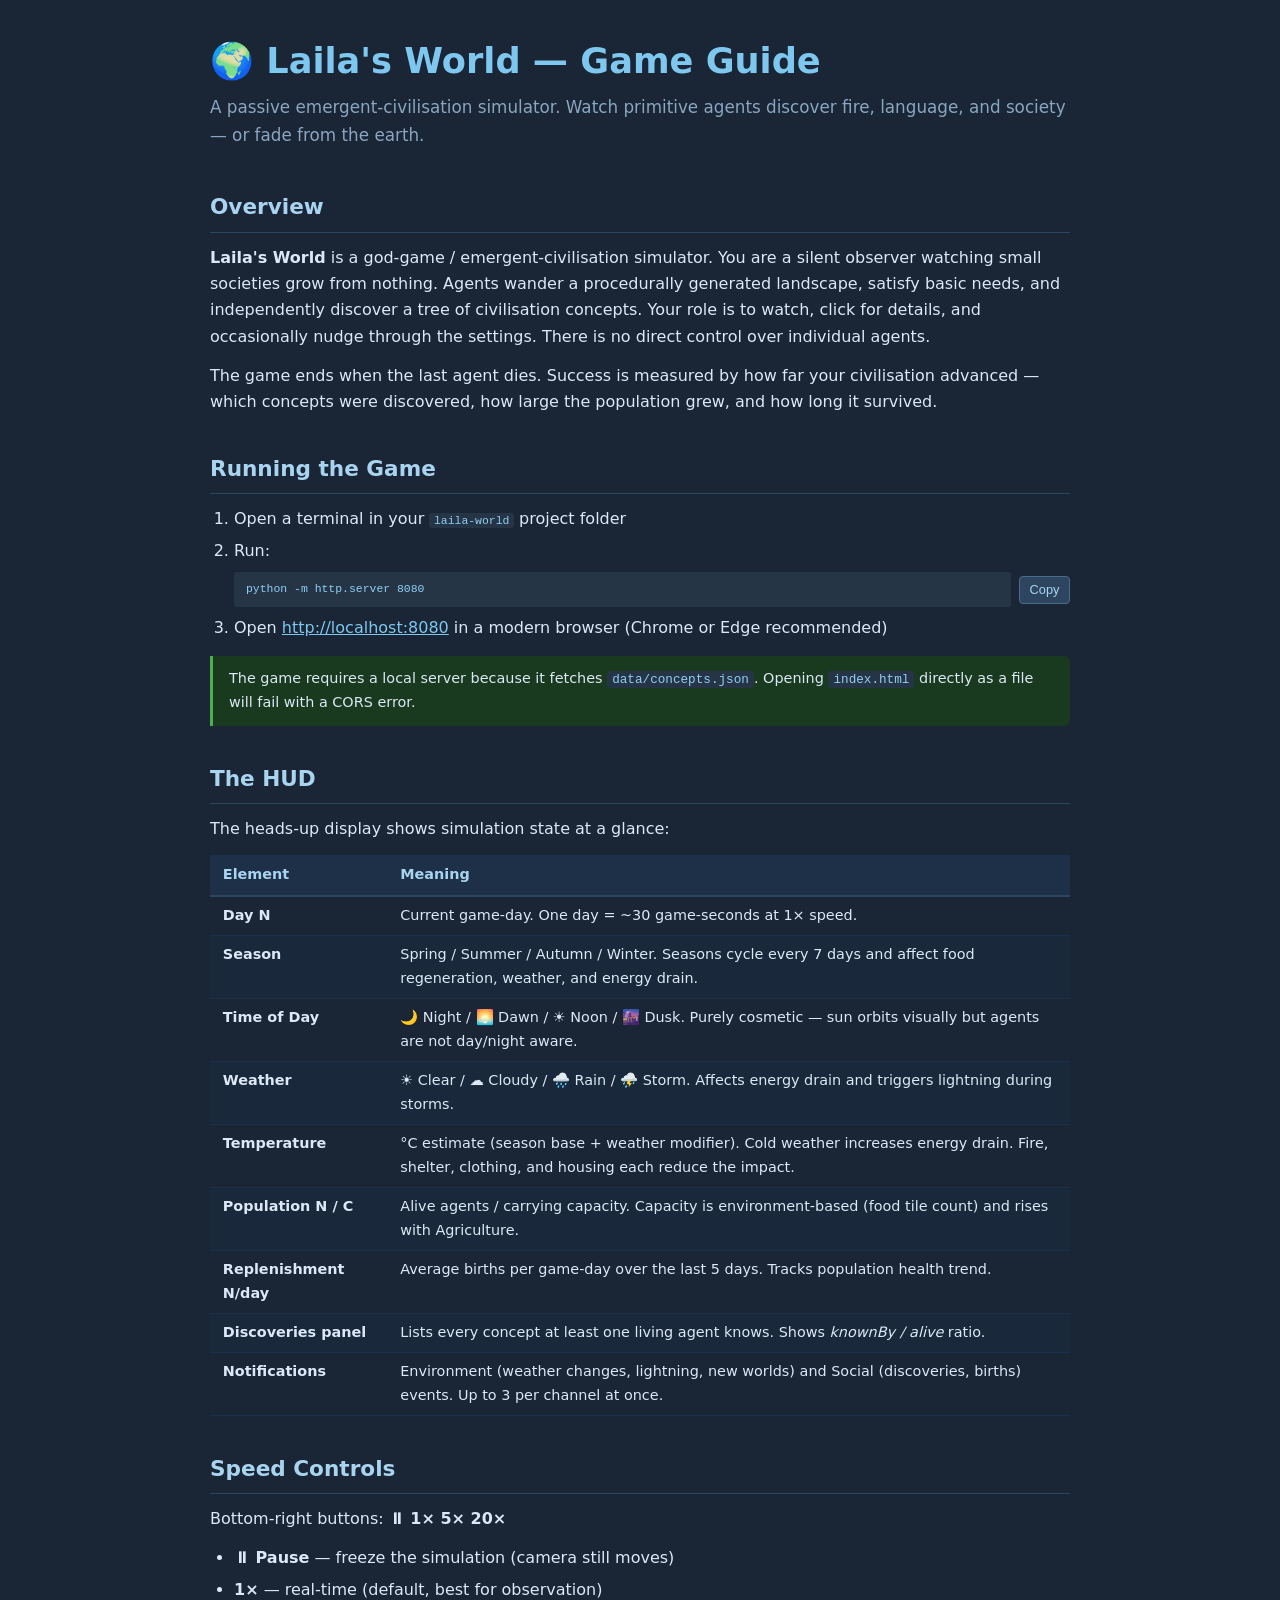
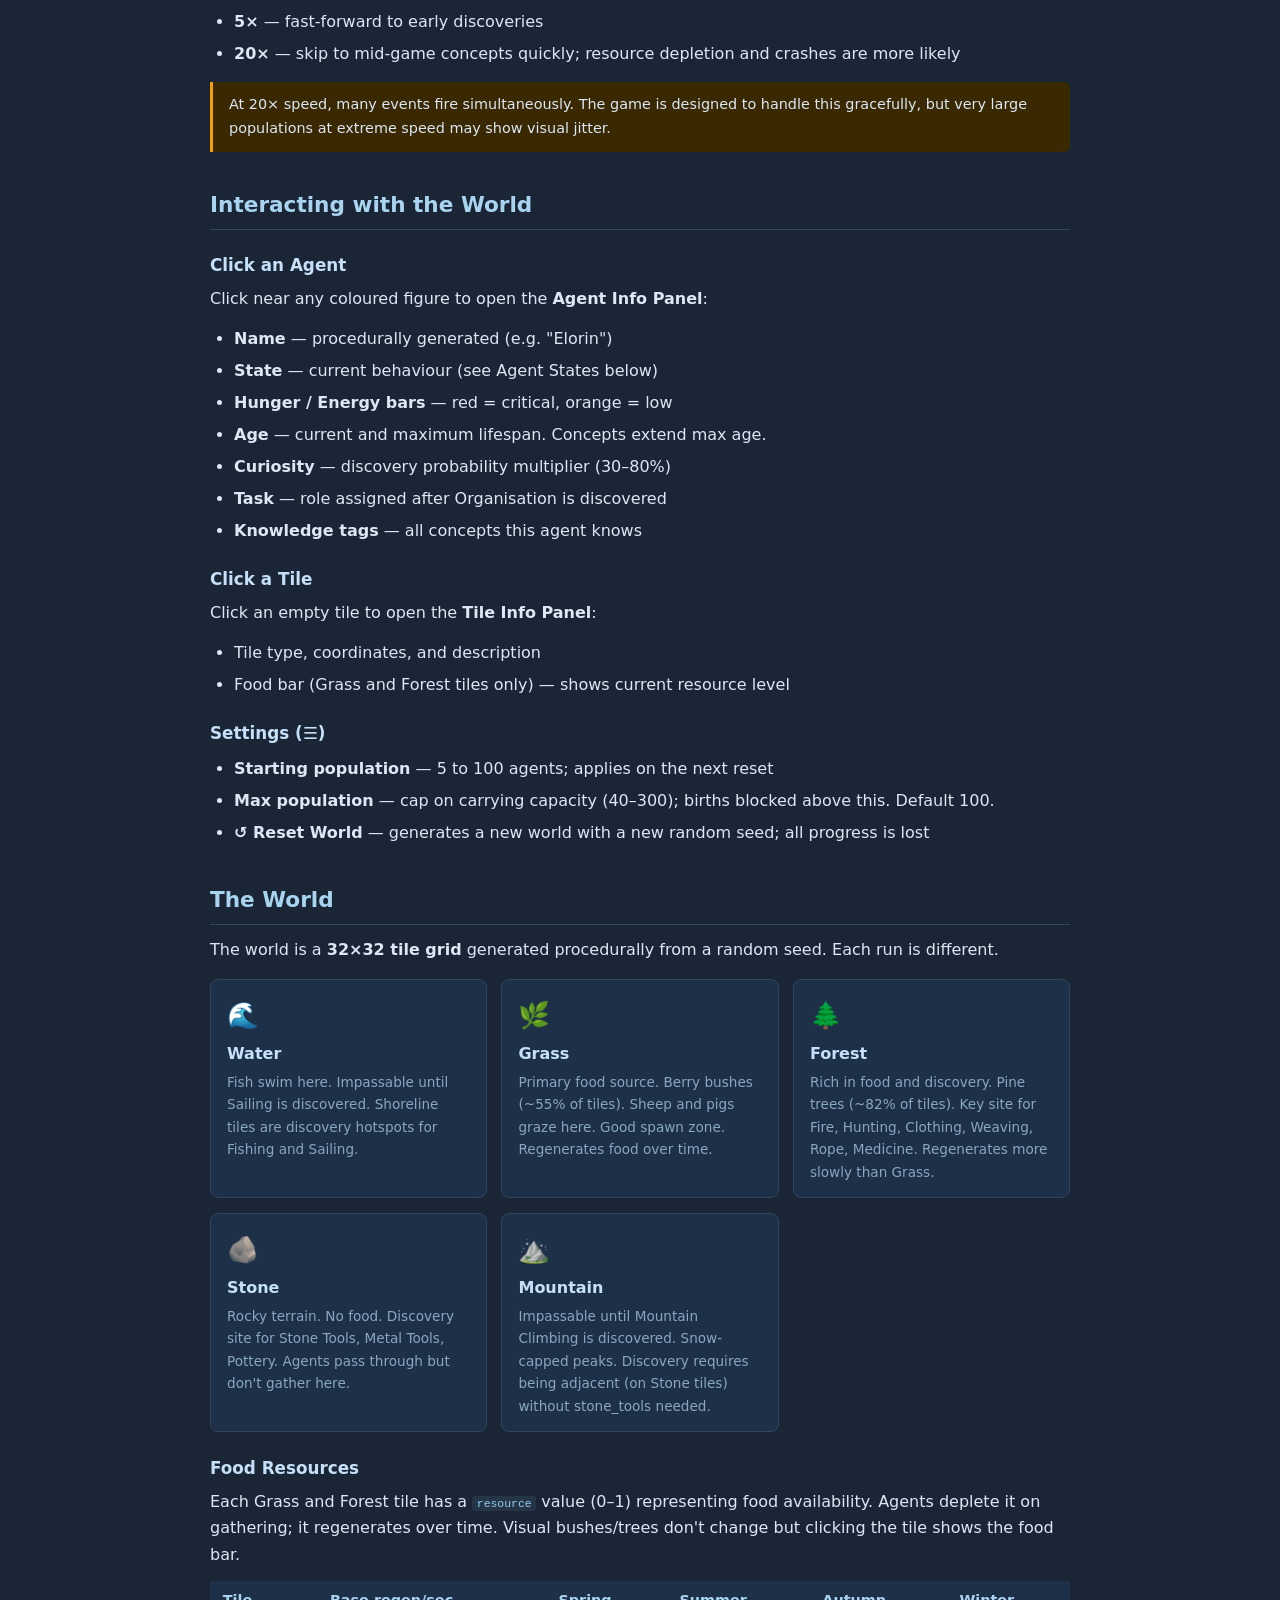
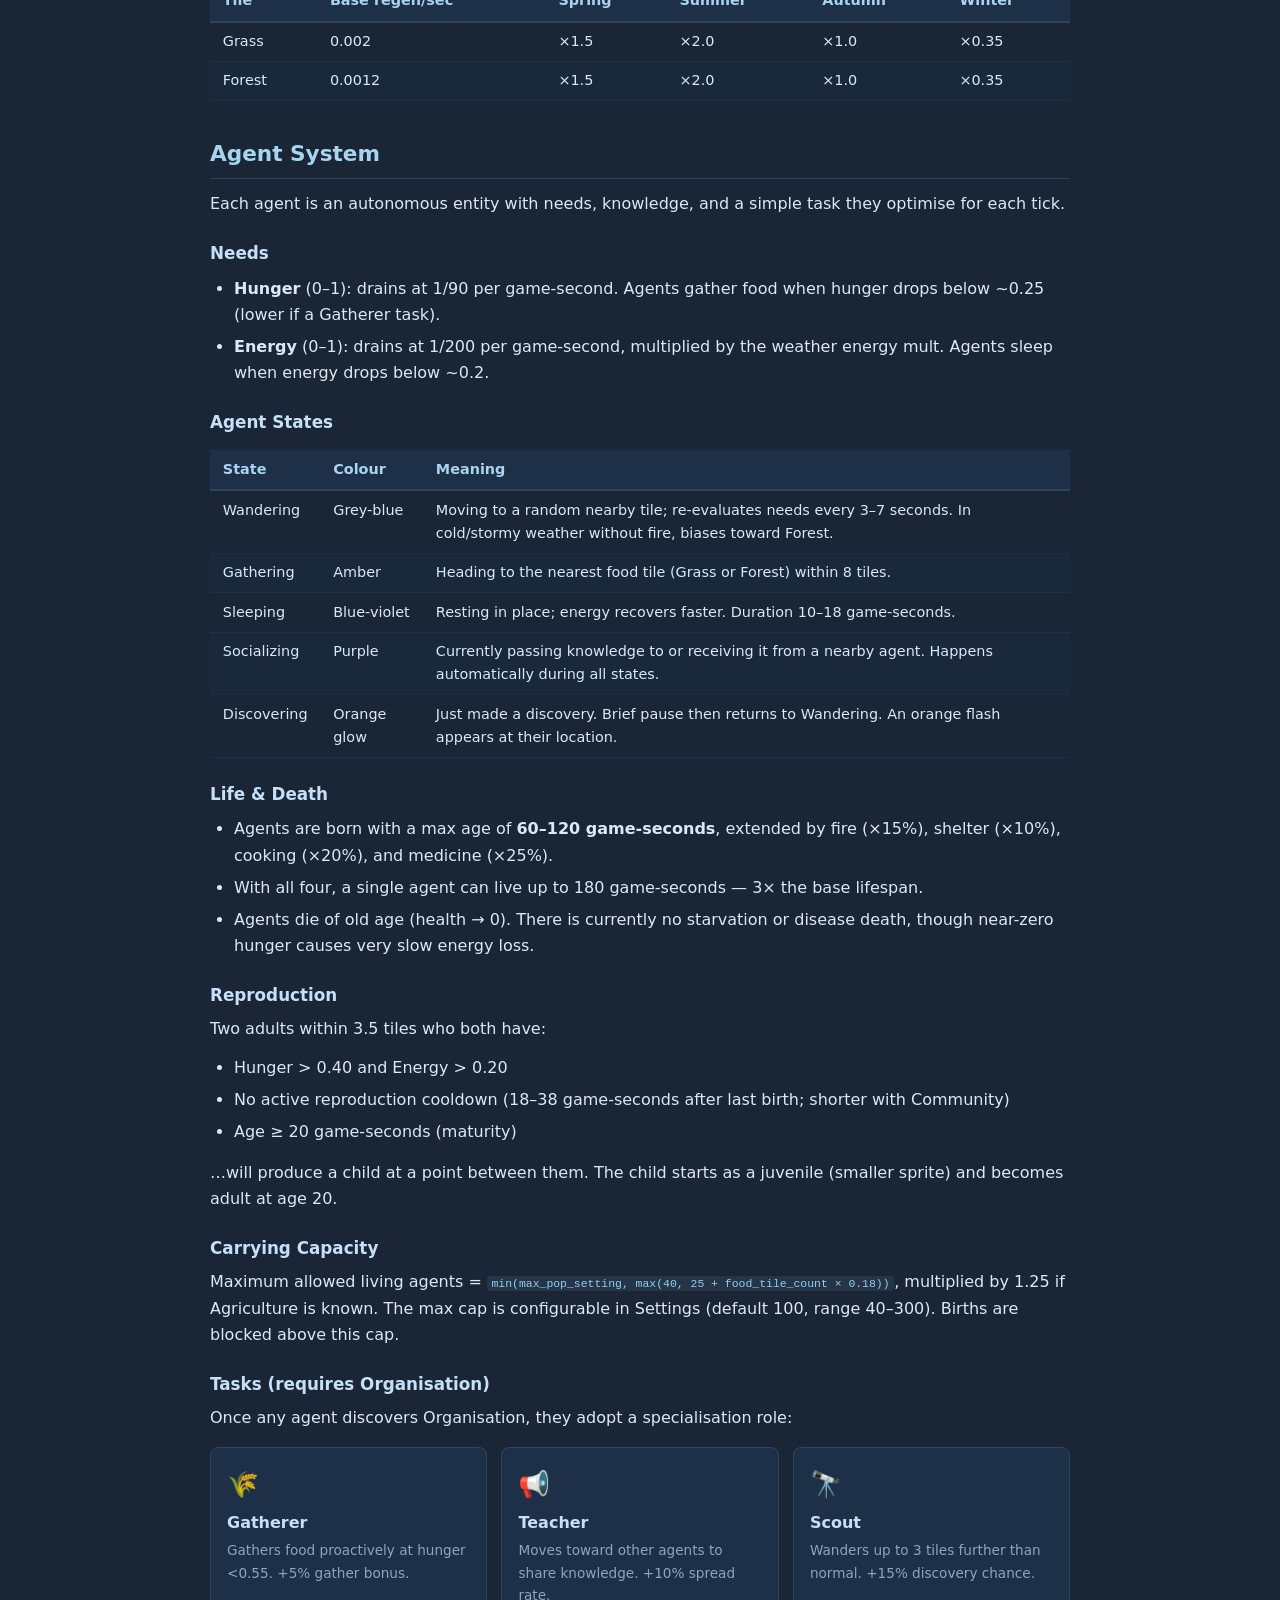
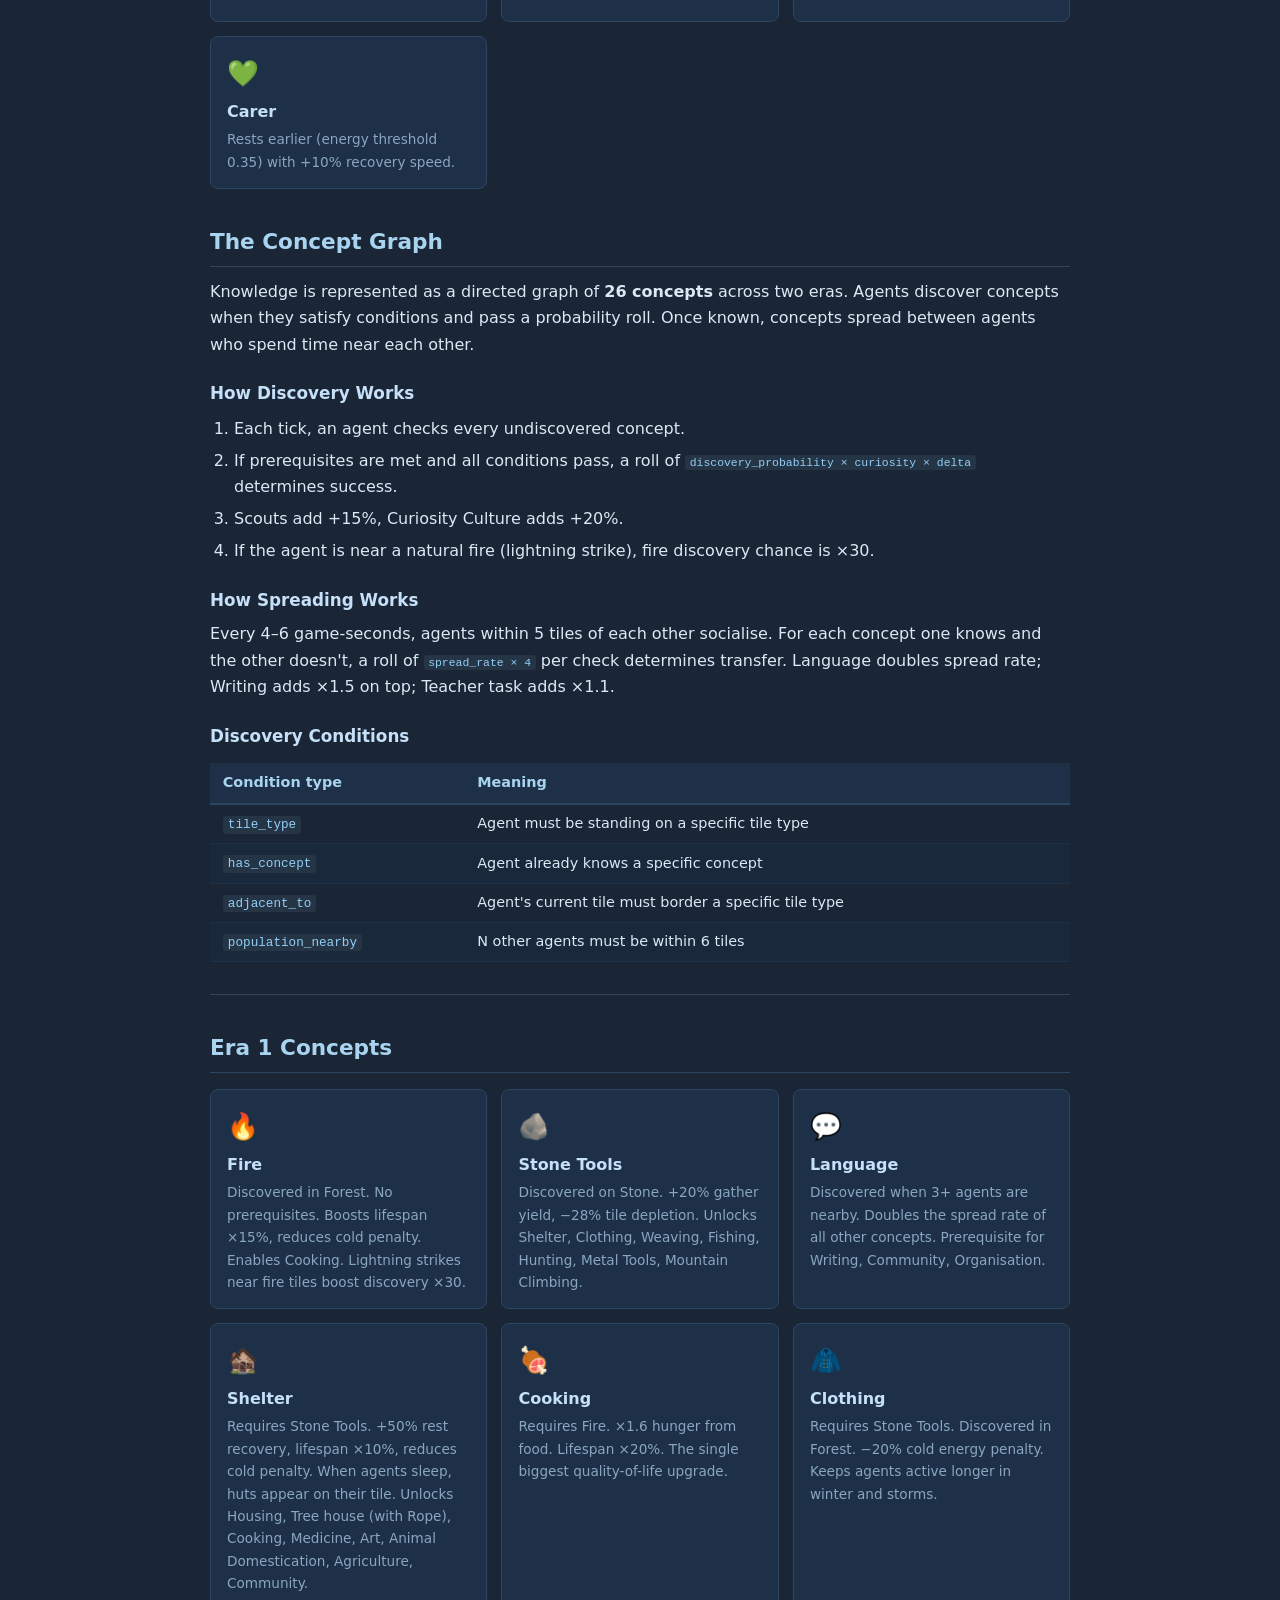
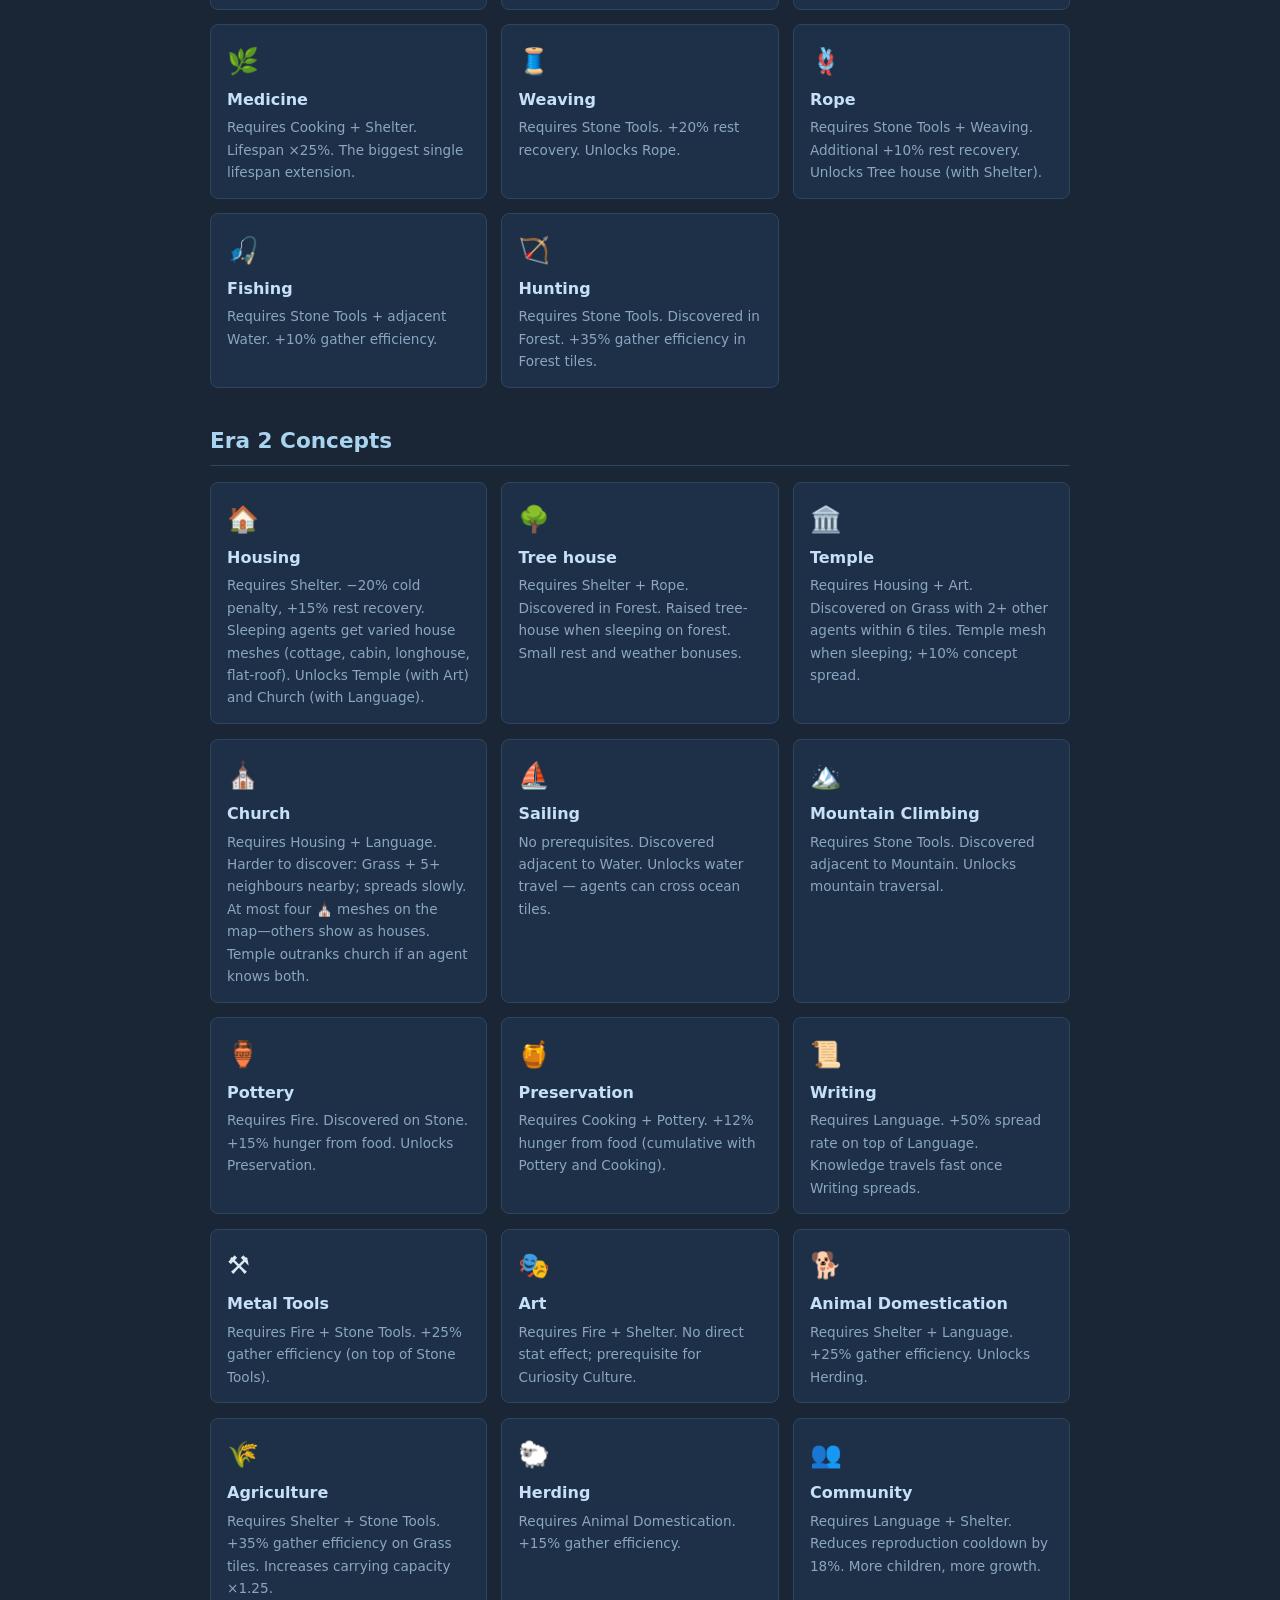
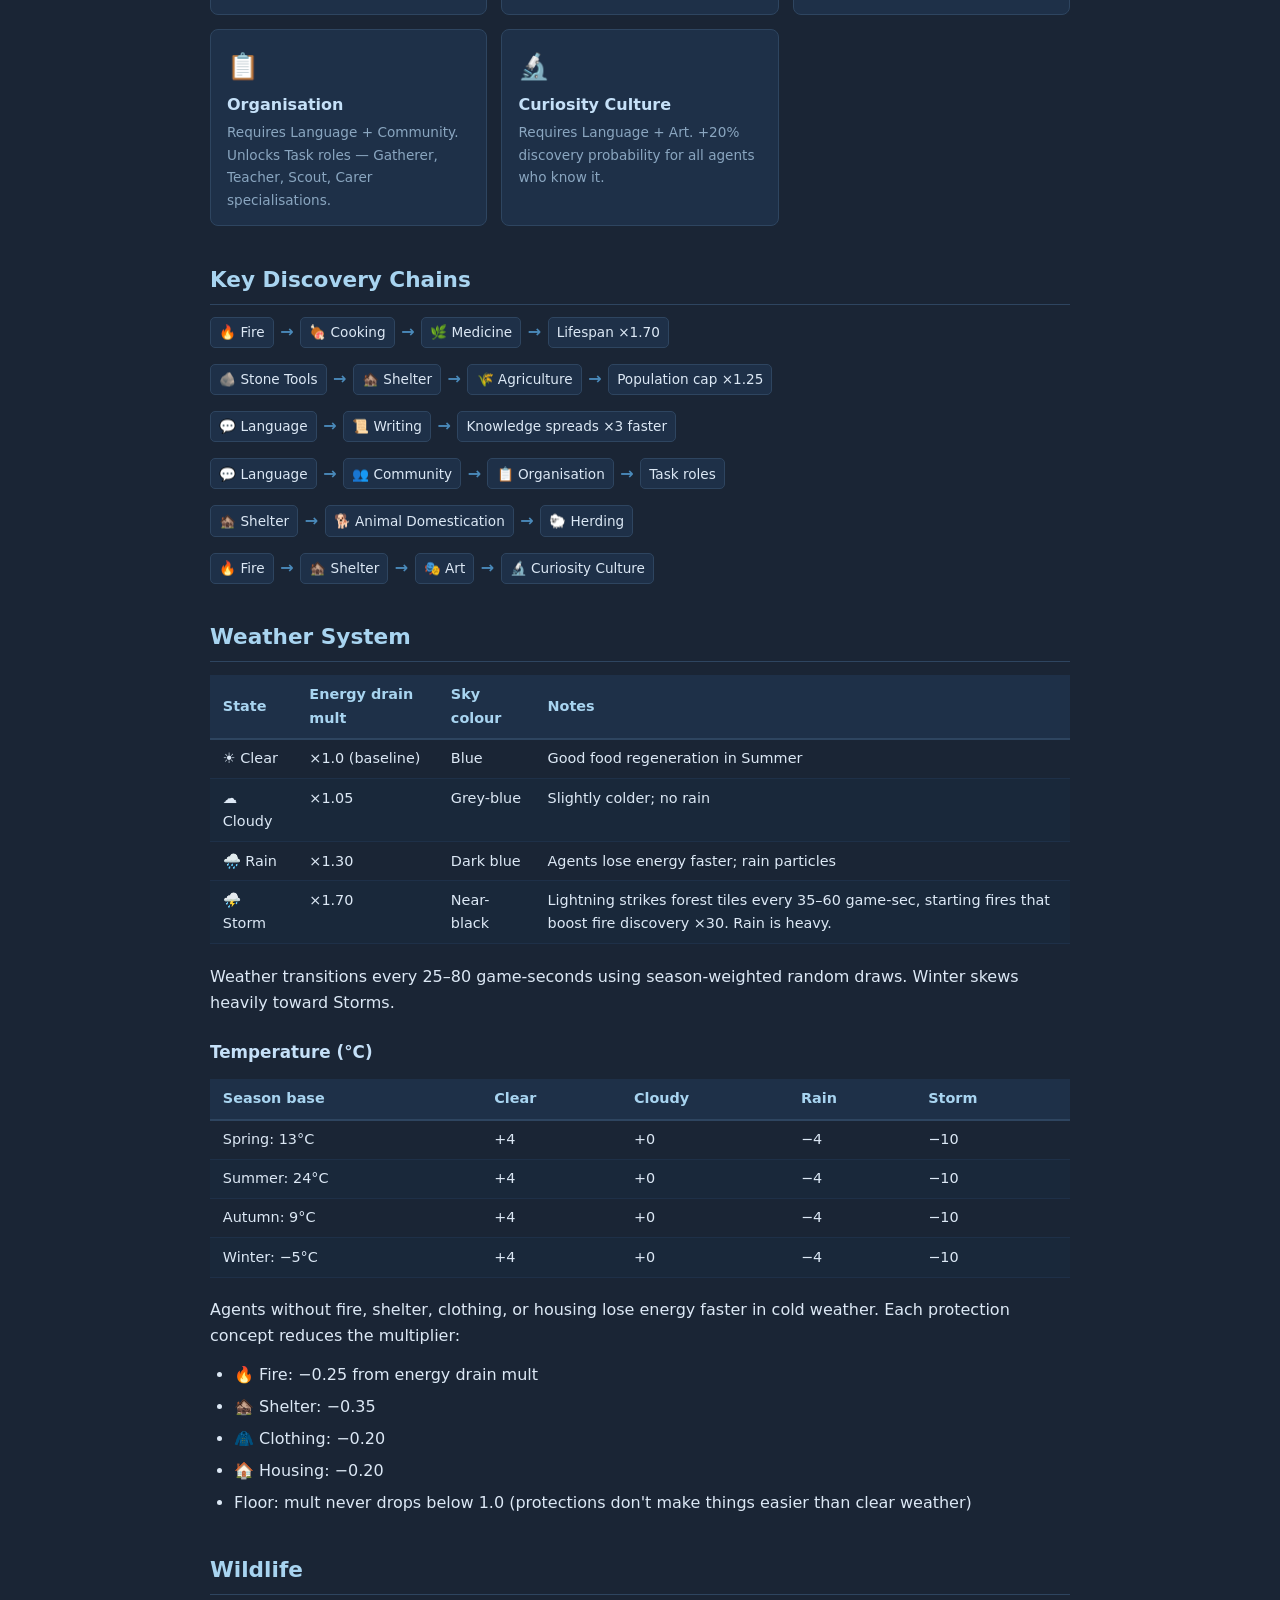
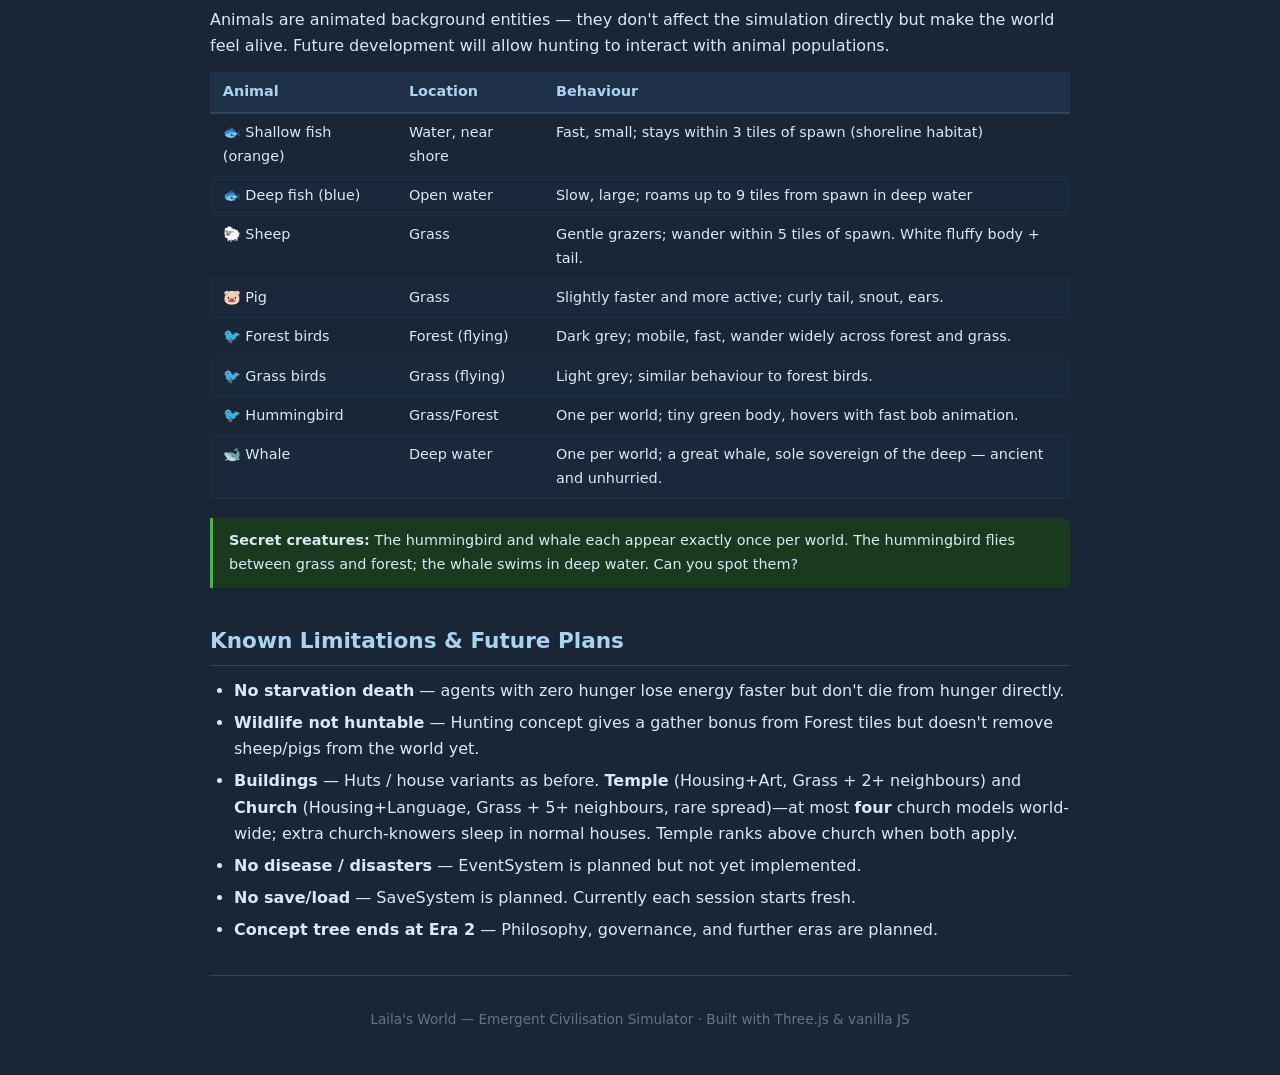
==== commit 850dfef6: "refactor: adjust building ranking and discovery conditions - Updated building ranking for temple and" ====
--- a/guide.html
+++ b/guide.html
@@ -300,7 +300,7 @@
     <div class="card"><div class="card-icon">🏠</div><div class="card-name">Housing</div><div class="card-desc">Requires Shelter. −20% cold penalty, +15% rest recovery. Sleeping agents get varied house meshes (cottage, cabin, longhouse, flat-roof). Unlocks Temple (with Art) and Church (with Language).</div></div>
     <div class="card"><div class="card-icon">🌳</div><div class="card-name">Tree house</div><div class="card-desc">Requires Shelter + Rope. Discovered in Forest. Raised tree-house when sleeping on forest. Small rest and weather bonuses.</div></div>
     <div class="card"><div class="card-icon">🏛️</div><div class="card-name">Temple</div><div class="card-desc">Requires Housing + Art. Discovered on Grass with 2+ other agents within 6 tiles. Temple mesh when sleeping; +10% concept spread.</div></div>
-    <div class="card"><div class="card-icon">⛪</div><div class="card-name">Church</div><div class="card-desc">Requires Housing + Language. Discovered on Grass with 3+ neighbours. Church mesh when sleeping (overrides temple on same tile).</div></div>
+    <div class="card"><div class="card-icon">⛪</div><div class="card-name">Church</div><div class="card-desc">Requires Housing + Language. Harder to discover: Grass + 5+ neighbours nearby; spreads slowly. At most four ⛪ meshes on the map—others show as houses. Temple outranks church if an agent knows both.</div></div>
     <div class="card"><div class="card-icon">⛵</div><div class="card-name">Sailing</div><div class="card-desc">No prerequisites. Discovered adjacent to Water. Unlocks water travel — agents can cross ocean tiles.</div></div>
     <div class="card"><div class="card-icon">🏔️</div><div class="card-name">Mountain Climbing</div><div class="card-desc">Requires Stone Tools. Discovered adjacent to Mountain. Unlocks mountain traversal.</div></div>
     <div class="card"><div class="card-icon">🏺</div><div class="card-name">Pottery</div><div class="card-desc">Requires Fire. Discovered on Stone. +15% hunger from food. Unlocks Preservation.</div></div>
@@ -409,7 +409,7 @@
   <ul>
     <li><strong>No starvation death</strong> — agents with zero hunger lose energy faster but don't die from hunger directly.</li>
     <li><strong>Wildlife not huntable</strong> — Hunting concept gives a gather bonus from Forest tiles but doesn't remove sheep/pigs from the world yet.</li>
-    <li><strong>Buildings</strong> — Sleeping agents with Shelter place huts (two styles); with Housing, stone/cottage/longhouse variants. <strong>Tree house</strong> (Shelter+Rope, on Forest) builds raised platforms. <strong>Temple</strong> (Housing+Art, Grass + 2+ neighbours) and <strong>Church</strong> (Housing+Language, Grass + 3+ neighbours) place larger structures; Church wins if both apply on one tile.</li>
+    <li><strong>Buildings</strong> — Huts / house variants as before. <strong>Temple</strong> (Housing+Art, Grass + 2+ neighbours) and <strong>Church</strong> (Housing+Language, Grass + 5+ neighbours, rare spread)—at most <strong>four</strong> church models world-wide; extra church-knowers sleep in normal houses. Temple ranks above church when both apply.</li>
     <li><strong>No disease / disasters</strong> — EventSystem is planned but not yet implemented.</li>
     <li><strong>No save/load</strong> — SaveSystem is planned. Currently each session starts fresh.</li>
     <li><strong>Concept tree ends at Era 2</strong> — Philosophy, governance, and further eras are planned.</li>
